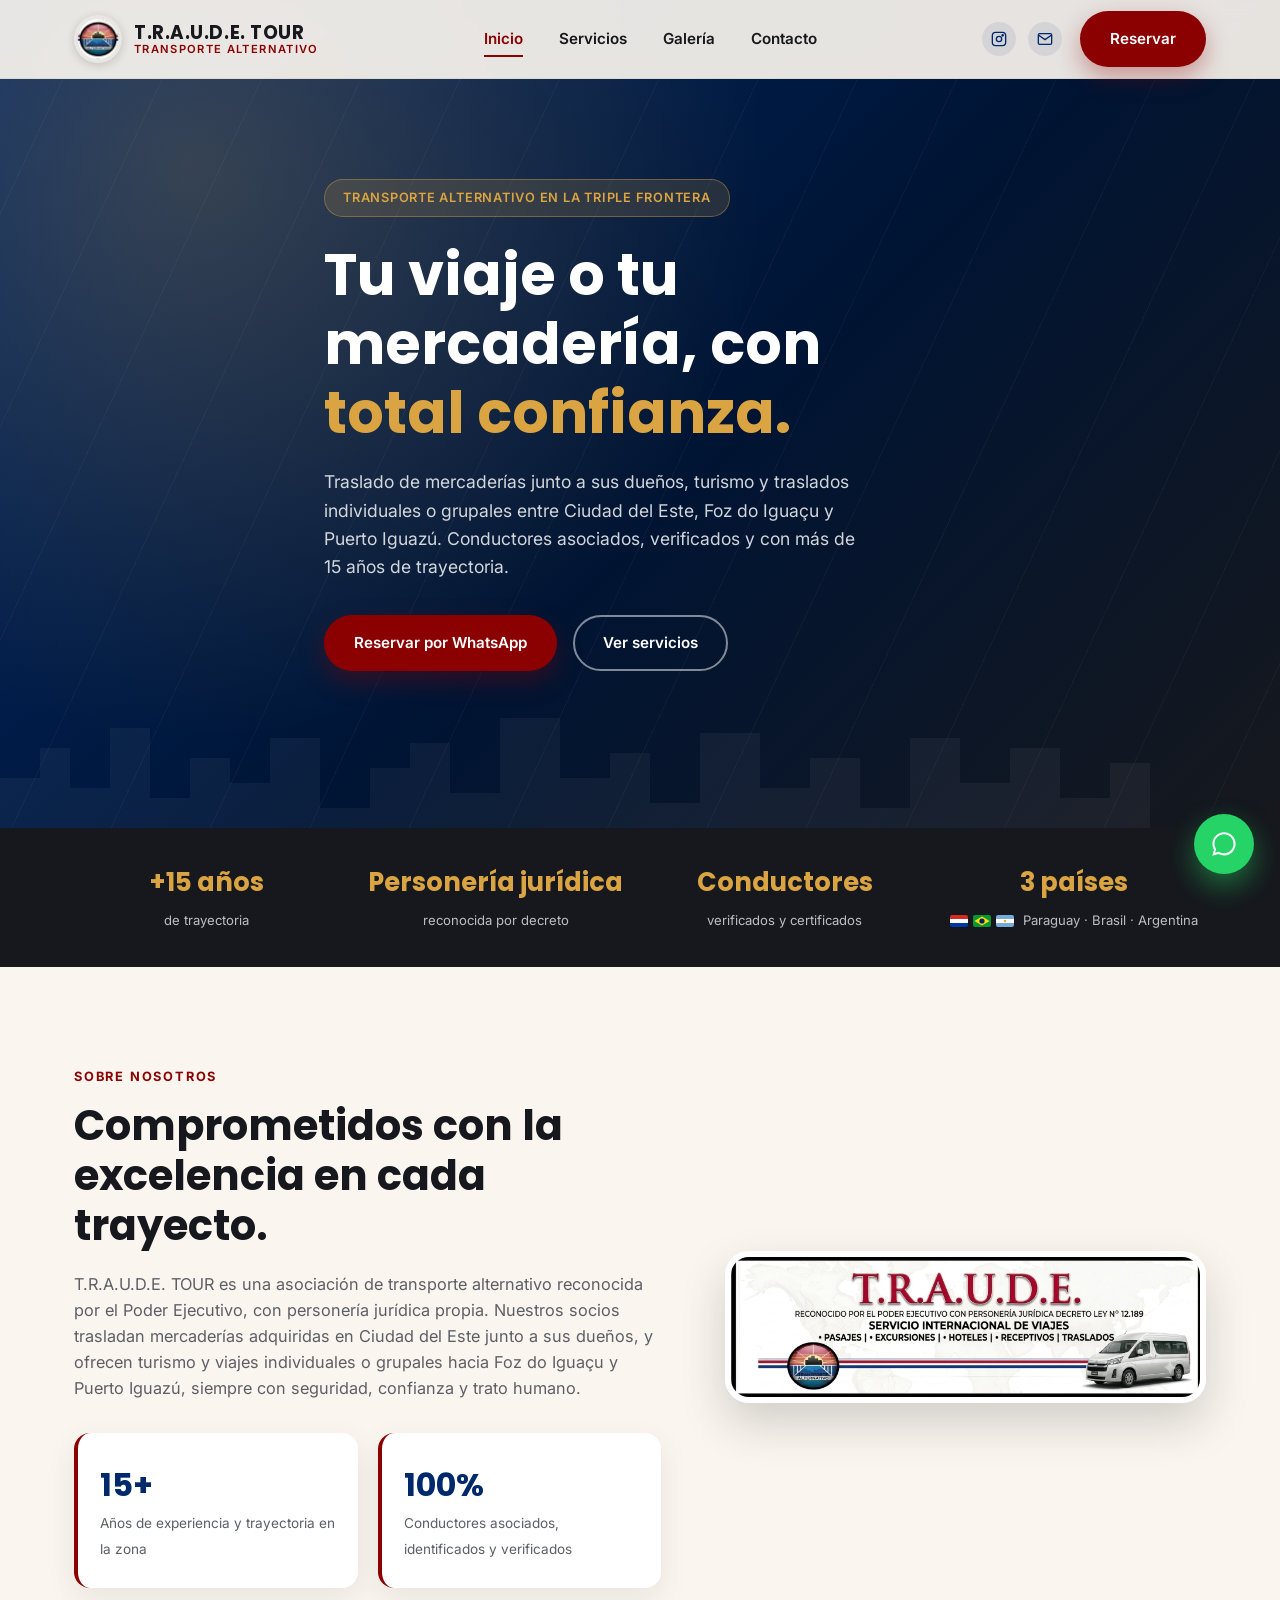
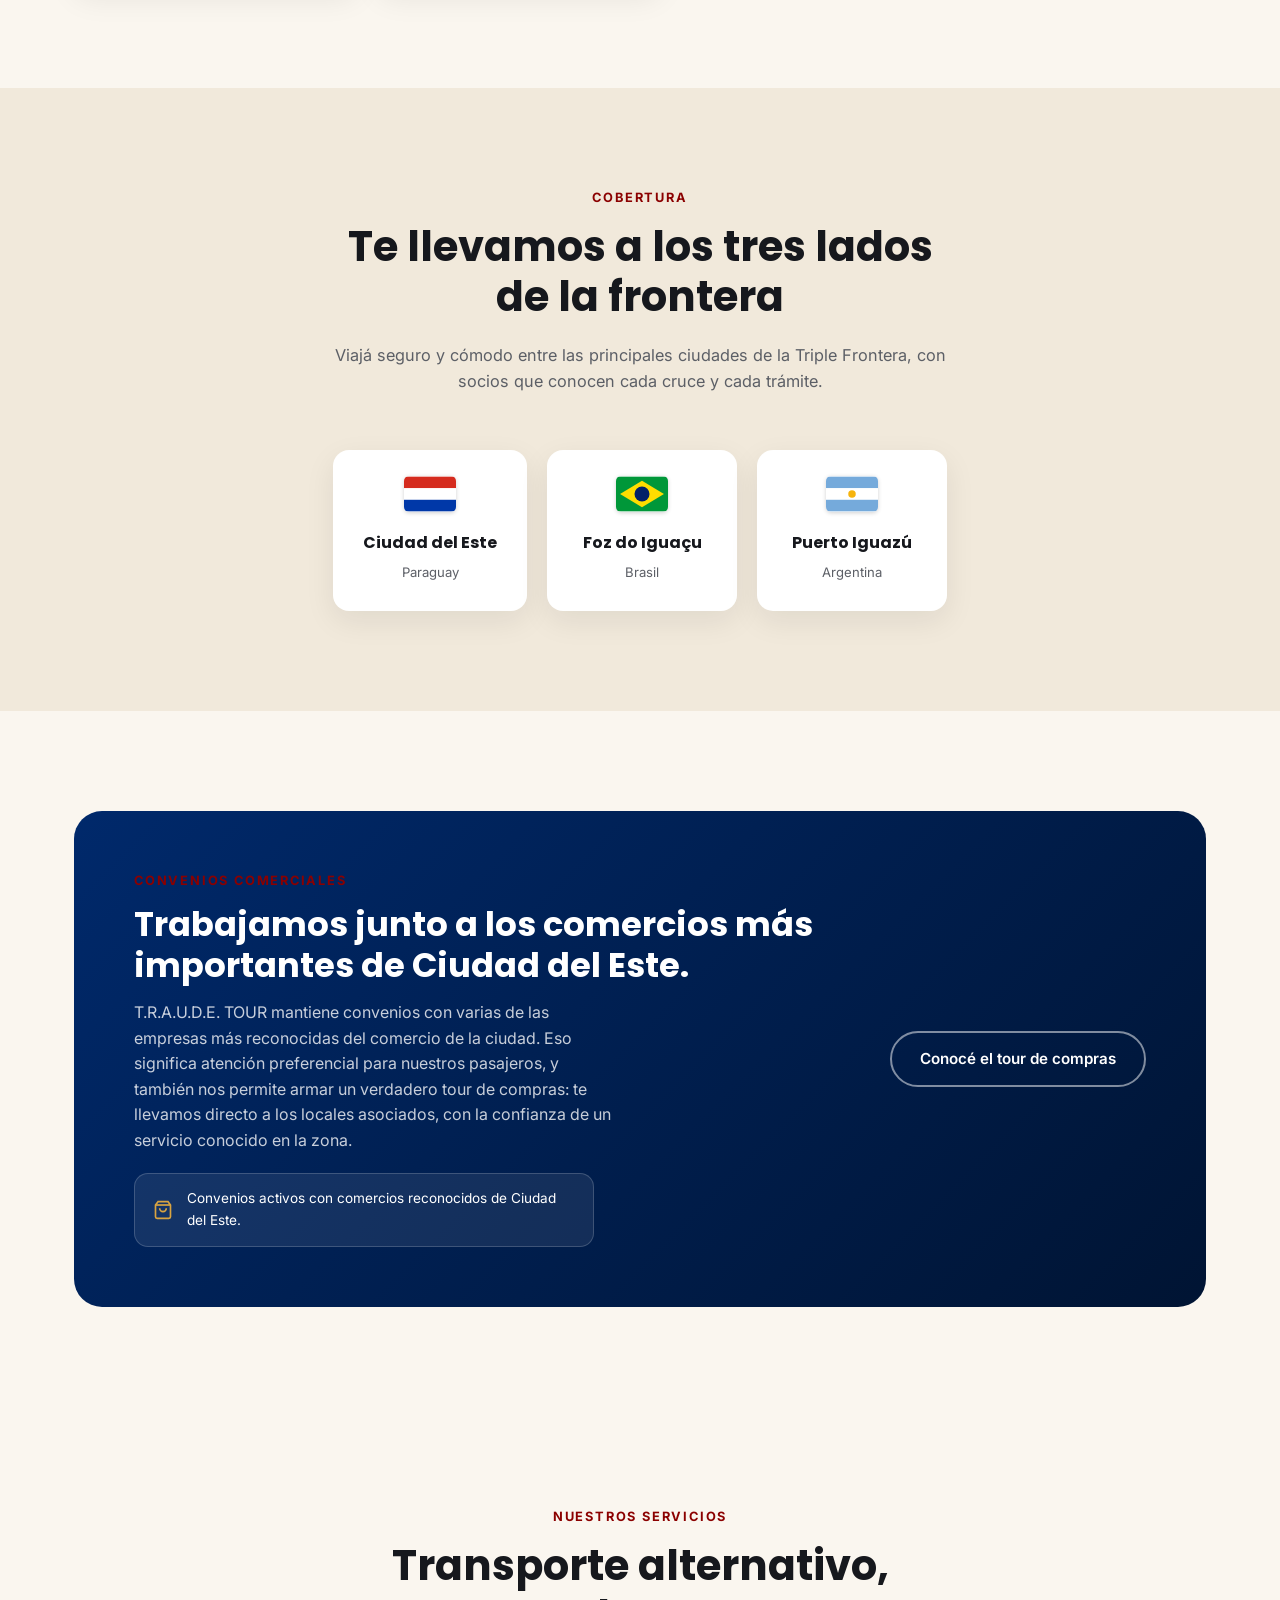
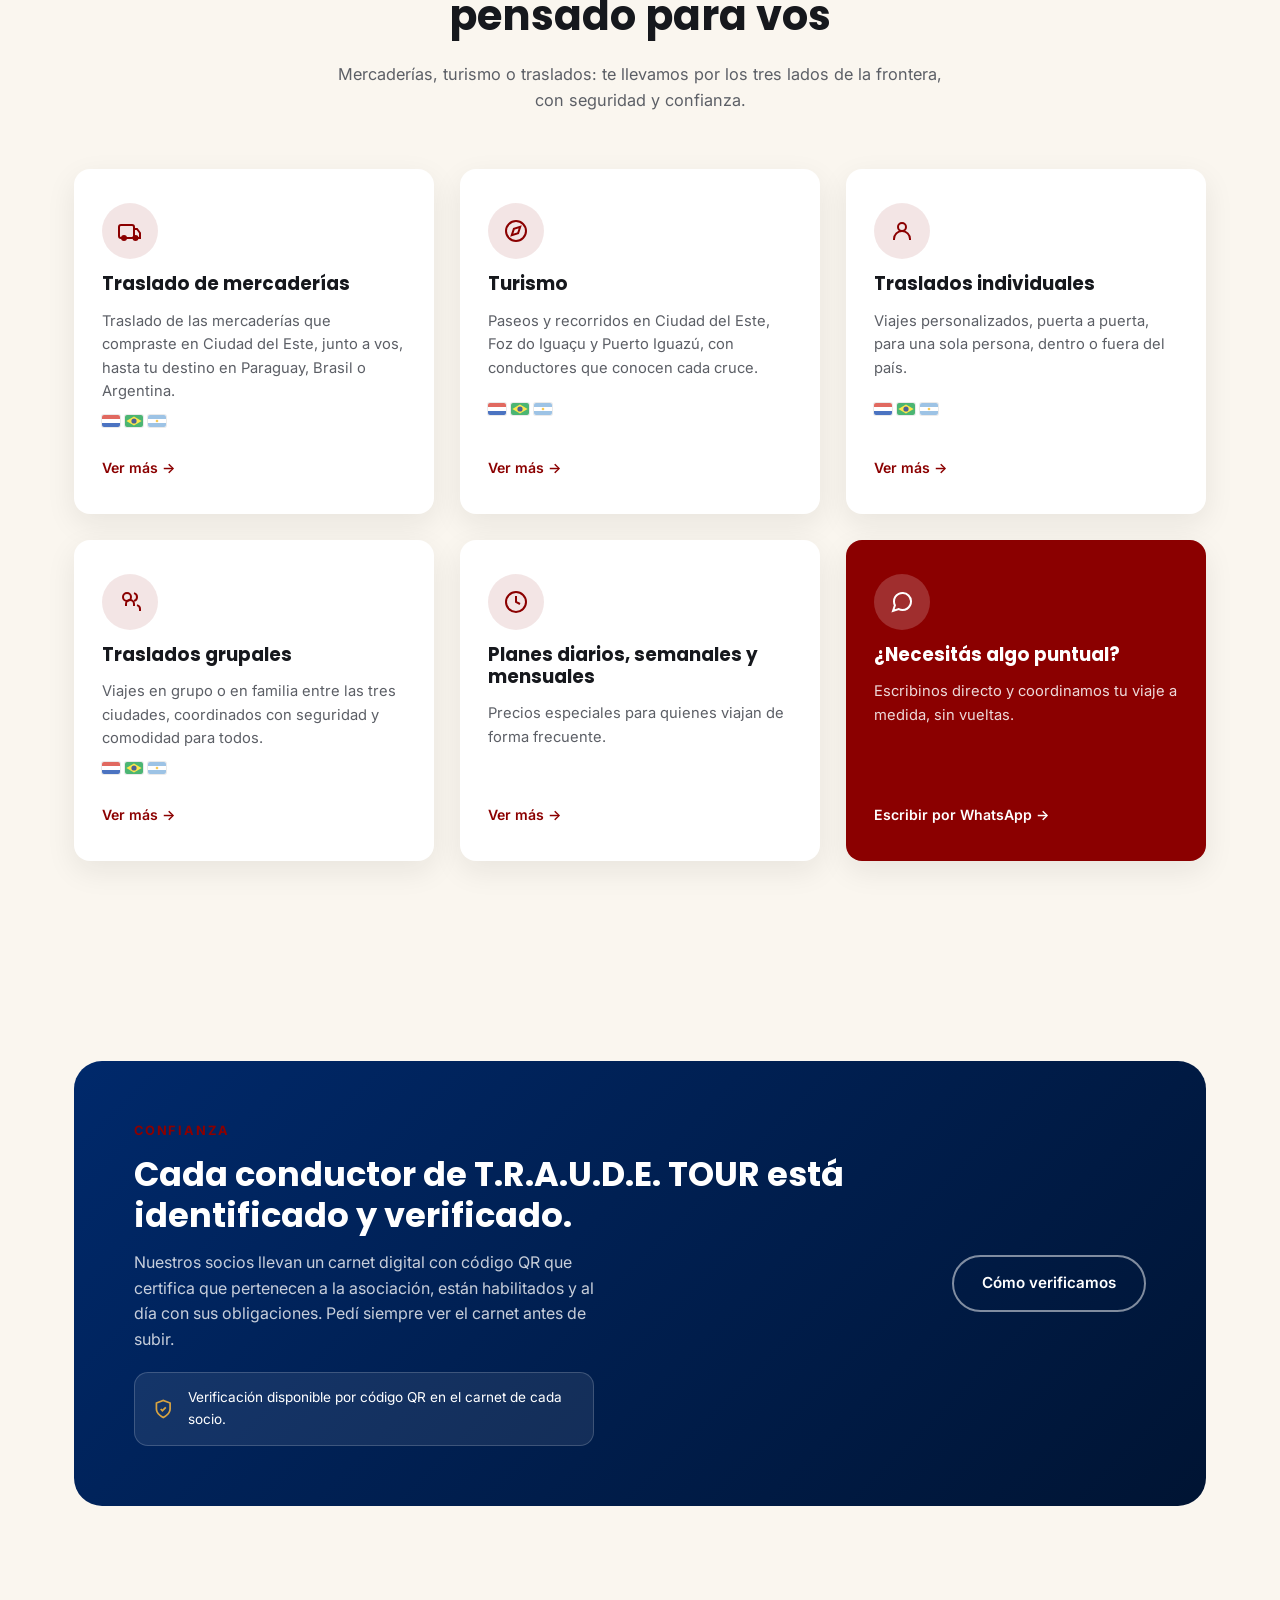
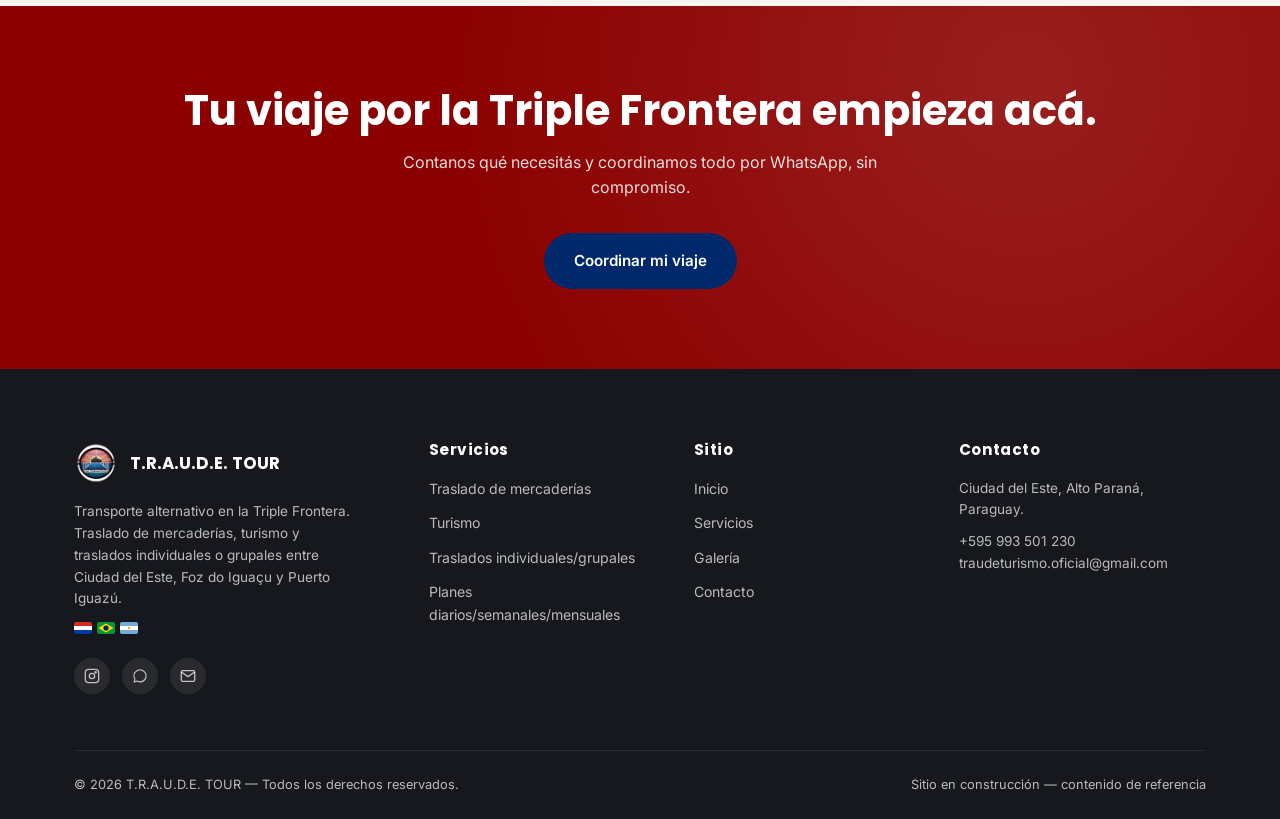
==== index.html @ 8d70c781 "Sitio T.R.A.U.D.E. TOUR: inicio, servicios, galeria, contacto, verificacion de carnet" ====
<!DOCTYPE html>
<html lang="es">
<head>
<meta charset="UTF-8" />
<meta name="viewport" content="width=device-width, initial-scale=1.0" />
<title>T.R.A.U.D.E. TOUR — Transporte Alternativo | Triple Frontera</title>
<meta name="description" content="T.R.A.U.D.E. TOUR — Transporte alternativo en la Triple Frontera. Traslado de mercaderías, turismo y traslados individuales o grupales entre Ciudad del Este, Foz do Iguaçu y Puerto Iguazú, con conductores verificados y más de 15 años de trayectoria." />
<meta name="keywords" content="TRAUDE, T.R.A.U.D.E., TRAUDE TOUR, T.R.A.U.D.E. TOUR, viajes Triple Frontera, traslados Ciudad del Este, traslado de mercaderías, servicios de transporte, transporte alternativo, transporte Paraguay Brasil Argentina, turismo Triple Frontera, tour Foz do Iguaçu, tour Puerto Iguazú, tour Cataratas del Iguazú, tour Itaipú, Itaipú Binacional, cruce de frontera, Puente de la Amistad, compras Ciudad del Este, conductores verificados, transporte seguro Ciudad del Este, convenios comerciales Ciudad del Este, tour de compras Ciudad del Este, comercios asociados" />
<!-- Open Graph: mejora cómo se ve el link al compartirlo (WhatsApp, Facebook, Google) -->
<meta property="og:type" content="website" />
<meta property="og:site_name" content="T.R.A.U.D.E. TOUR" />
<meta property="og:title" content="T.R.A.U.D.E. TOUR — Transporte alternativo en la Triple Frontera" />
<meta property="og:description" content="Traslado de mercaderías, turismo y traslados individuales o grupales entre Ciudad del Este, Foz do Iguaçu y Puerto Iguazú." />
<meta property="og:image" content="assets/images/traude_banner.jpg" />
<meta property="og:locale" content="es_PY" />
<!-- TODO: cuando el sitio esté publicado, agregar acá <link rel="canonical"> y <meta property="og:url">
     con la URL real (GitHub Pages o dominio propio) -->
<link rel="icon" type="image/png" href="assets/images/traude_logo.png" />
<link rel="preconnect" href="https://fonts.googleapis.com" />
<link rel="preconnect" href="https://fonts.gstatic.com" crossorigin />
<link href="https://fonts.googleapis.com/css2?family=Inter:wght@400;500;600;700&family=Poppins:wght@600;700;800&display=swap" rel="stylesheet" />
<link rel="stylesheet" href="css/style.css" />
</head>
<body>

<!-- ===================== ENCABEZADO ===================== -->
<header class="encabezado">
  <div class="contenedor">
    <a href="index.html" class="marca">
      <img src="assets/images/traude_logo.png" alt="T.R.A.U.D.E. TOUR" />
      <div class="marca-texto">
        <strong>T.R.A.U.D.E. TOUR</strong>
        <span>Transporte Alternativo</span>
      </div>
    </a>

    <nav class="nav-principal">
      <a href="index.html" class="activo">Inicio</a>
      <a href="servicios.html">Servicios</a>
      <a href="galeria.html">Galería</a>
      <a href="contacto.html">Contacto</a>
    </nav>

    <div class="acciones-header">
      <div class="redes-header oculto-movil" style="display:flex;">
        <!-- TODO: reemplazar por el Instagram real -->
        <a href="https://instagram.com/traude.oficial" target="_blank" rel="noopener" aria-label="Instagram">
          <svg width="16" height="16" viewBox="0 0 24 24" fill="none" stroke="currentColor" stroke-width="2"><rect x="2" y="2" width="20" height="20" rx="5"/><circle cx="12" cy="12" r="4"/><circle cx="17.5" cy="6.5" r="1"/></svg>
        </a>
        <!-- TODO: reemplazar por el Gmail real -->
        <a href="mailto:traudeturismo.oficial@gmail.com" aria-label="Correo">
          <svg width="16" height="16" viewBox="0 0 24 24" fill="none" stroke="currentColor" stroke-width="2"><rect x="2" y="4" width="20" height="16" rx="2"/><path d="M2 6l10 7 10-7"/></svg>
        </a>
      </div>
      <!-- TODO: reemplazar por el WhatsApp real del presidente -->
      <a href="https://wa.me/595993501230?text=Hola%2C%20quiero%20reservar%20un%20traslado" target="_blank" rel="noopener" class="boton boton-primario">
        Reservar
      </a>
      <button class="boton-menu" aria-label="Abrir menú">
        <span></span><span></span><span></span>
      </button>
    </div>
  </div>
</header>

<!-- ===================== HERO ===================== -->
<section class="hero">
  <div class="contenedor hero-contenido">
    <span class="hero-etiqueta">Transporte alternativo en la Triple Frontera</span>
    <h1>Tu viaje o tu mercadería, con <span>total confianza.</span></h1>
    <p>Traslado de mercaderías junto a sus dueños, turismo y traslados individuales o grupales entre Ciudad del Este, Foz do Iguaçu y Puerto Iguazú. Conductores asociados, verificados y con más de 15 años de trayectoria.</p>
    <div class="hero-botones">
      <a href="https://wa.me/595993501230?text=Hola%2C%20quiero%20reservar%20un%20traslado" target="_blank" rel="noopener" class="boton boton-primario">
        Reservar por WhatsApp
      </a>
      <a href="servicios.html" class="boton boton-secundario">Ver servicios</a>
    </div>
  </div>

  <svg class="hero-skyline" viewBox="0 0 1200 140" preserveAspectRatio="none" xmlns="http://www.w3.org/2000/svg">
    <path d="M0,140 L0,90 L40,90 L40,60 L70,60 L70,100 L110,100 L110,40 L150,40 L150,110 L190,110 L190,70 L230,70 L230,95 L270,95 L270,50 L320,50 L320,120 L370,120 L370,80 L410,80 L410,55 L450,55 L450,105 L500,105 L500,30 L560,30 L560,90 L610,90 L610,65 L650,65 L650,115 L700,115 L700,45 L760,45 L760,100 L810,100 L810,70 L860,70 L860,120 L910,120 L910,50 L960,50 L960,95 L1010,95 L1010,60 L1060,60 L1060,110 L1110,110 L1110,75 L1150,75 L1150,140 Z" fill="rgba(255,255,255,0.05)"/>
  </svg>
</section>

<!-- ===================== FRANJA DE CONFIANZA ===================== -->
<div class="franja-confianza">
  <div class="contenedor">
    <div class="franja-item">
      <strong>+15 años</strong>
      <span>de trayectoria</span>
    </div>
    <div class="franja-item">
      <strong>Personería jurídica</strong>
      <span>reconocida por decreto</span>
    </div>
    <div class="franja-item">
      <strong>Conductores</strong>
      <span>verificados y certificados</span>
    </div>
    <div class="franja-item">
      <strong>3 países</strong>
      <span class="banderas">
        <svg width="18" height="12" viewBox="0 0 18 12" xmlns="http://www.w3.org/2000/svg" aria-label="Paraguay"><rect width="18" height="4" fill="#D52B1E"/><rect width="18" height="4" y="4" fill="#FFFFFF"/><rect width="18" height="4" y="8" fill="#0038A8"/></svg>
        <svg width="18" height="12" viewBox="0 0 18 12" xmlns="http://www.w3.org/2000/svg" aria-label="Brasil"><rect width="18" height="12" fill="#009739"/><polygon points="9,1.4 16.6,6 9,10.6 1.4,6" fill="#FEDD00"/><circle cx="9" cy="6" r="2.6" fill="#012169"/></svg>
        <svg width="18" height="12" viewBox="0 0 18 12" xmlns="http://www.w3.org/2000/svg" aria-label="Argentina"><rect width="18" height="4" fill="#75AADB"/><rect width="18" height="4" y="4" fill="#FFFFFF"/><rect width="18" height="4" y="8" fill="#75AADB"/><circle cx="9" cy="6" r="1.3" fill="#F6B40E"/></svg>
        <span style="margin-left:4px;">Paraguay · Brasil · Argentina</span>
      </span>
    </div>
  </div>
</div>

<!-- ===================== SOBRE NOSOTROS ===================== -->
<section class="seccion">
  <div class="contenedor grid-sobre">
    <div class="aparecer">
      <span class="etiqueta-seccion">Sobre nosotros</span>
      <h2 class="titulo-seccion">Comprometidos con la excelencia en cada trayecto.</h2>
      <p class="texto-seccion">T.R.A.U.D.E. TOUR es una asociación de transporte alternativo reconocida por el Poder Ejecutivo, con personería jurídica propia. Nuestros socios trasladan mercaderías adquiridas en Ciudad del Este junto a sus dueños, y ofrecen turismo y viajes individuales o grupales hacia Foz do Iguaçu y Puerto Iguazú, siempre con seguridad, confianza y trato humano.</p>

      <div class="sobre-cifras">
        <div class="cifra-card">
          <strong>15+</strong>
          <span>Años de experiencia y trayectoria en la zona</span>
        </div>
        <div class="cifra-card">
          <strong>100%</strong>
          <span>Conductores asociados, identificados y verificados</span>
        </div>
      </div>
    </div>

    <div class="aparecer">
      <div class="marco-imagen">
        <img src="assets/images/traude_banner.jpg" alt="T.R.A.U.D.E. TOUR — servicio internacional de viajes" />
      </div>
    </div>
  </div>
</section>

<!-- ===================== TRIPLE FRONTERA ===================== -->
<section class="seccion cobertura">
  <div class="contenedor">
    <div class="encabezado-seccion centrado aparecer">
      <span class="etiqueta-seccion">Cobertura</span>
      <h2 class="titulo-seccion">Te llevamos a los tres lados de la frontera</h2>
      <p class="texto-seccion">Viajá seguro y cómodo entre las principales ciudades de la Triple Frontera, con socios que conocen cada cruce y cada trámite.</p>
    </div>

    <div class="mapa-paises aparecer">
      <div class="pais-card">
        <div class="bandera"><svg width="52" height="36" viewBox="0 0 18 12" xmlns="http://www.w3.org/2000/svg" aria-label="Paraguay"><rect width="18" height="4" fill="#D52B1E"/><rect width="18" height="4" y="4" fill="#FFFFFF"/><rect width="18" height="4" y="8" fill="#0038A8"/></svg></div>
        <strong>Ciudad del Este</strong>
        <span>Paraguay</span>
      </div>
      <div class="pais-card">
        <div class="bandera"><svg width="52" height="36" viewBox="0 0 18 12" xmlns="http://www.w3.org/2000/svg" aria-label="Brasil"><rect width="18" height="12" fill="#009739"/><polygon points="9,1.4 16.6,6 9,10.6 1.4,6" fill="#FEDD00"/><circle cx="9" cy="6" r="2.6" fill="#012169"/></svg></div>
        <strong>Foz do Iguaçu</strong>
        <span>Brasil</span>
      </div>
      <div class="pais-card">
        <div class="bandera"><svg width="52" height="36" viewBox="0 0 18 12" xmlns="http://www.w3.org/2000/svg" aria-label="Argentina"><rect width="18" height="4" fill="#75AADB"/><rect width="18" height="4" y="4" fill="#FFFFFF"/><rect width="18" height="4" y="8" fill="#75AADB"/><circle cx="9" cy="6" r="1.3" fill="#F6B40E"/></svg></div>
        <strong>Puerto Iguazú</strong>
        <span>Argentina</span>
      </div>
    </div>
  </div>
</section>

<!-- ===================== CONVENIOS COMERCIALES ===================== -->
<section class="seccion">
  <div class="contenedor">
    <div class="confianza aparecer">
      <div>
        <span class="etiqueta-seccion">Convenios comerciales</span>
        <h2>Trabajamos junto a los comercios más importantes de Ciudad del Este.</h2>
        <p>T.R.A.U.D.E. TOUR mantiene convenios con varias de las empresas más reconocidas del comercio de la ciudad. Eso significa atención preferencial para nuestros pasajeros, y también nos permite armar un verdadero tour de compras: te llevamos directo a los locales asociados, con la confianza de un servicio conocido en la zona.</p>
        <div class="confianza-sello">
          <svg width="22" height="22" viewBox="0 0 24 24" fill="none" stroke="#d9a441" stroke-width="2"><path d="M6 2 3 6v14a2 2 0 0 0 2 2h14a2 2 0 0 0 2-2V6l-3-4Z"/><path d="M3 6h18"/><path d="M16 10a4 4 0 0 1-8 0"/></svg>
          <span>Convenios activos con comercios reconocidos de Ciudad del Este.</span>
        </div>
      </div>
      <a href="https://wa.me/595993501230?text=Hola%2C%20quiero%20informaci%C3%B3n%20sobre%20el%20tour%20de%20compras%20con%20comercios%20asociados" target="_blank" rel="noopener" class="boton boton-secundario">
        Conocé el tour de compras
      </a>
    </div>
  </div>
</section>

<!-- ===================== SERVICIOS (resumen) ===================== -->
<section class="seccion">
  <div class="contenedor">
    <div class="encabezado-seccion centrado aparecer">
      <span class="etiqueta-seccion">Nuestros servicios</span>
      <h2 class="titulo-seccion">Transporte alternativo, pensado para vos</h2>
      <p class="texto-seccion">Mercaderías, turismo o traslados: te llevamos por los tres lados de la frontera, con seguridad y confianza.</p>
    </div>

    <div class="grid-servicios aparecer">
      <div class="servicio-card">
        <div class="icono-servicio">
          <svg width="24" height="24" viewBox="0 0 24 24" fill="none" stroke="currentColor" stroke-width="2"><rect x="1" y="6" width="15" height="13" rx="2"/><path d="M16 10h3l3 4v5h-6"/><circle cx="6" cy="19" r="2"/><circle cx="17.5" cy="19" r="2"/></svg>
        </div>
        <h3>Traslado de mercaderías</h3>
        <p>Traslado de las mercaderías que compraste en Ciudad del Este, junto a vos, hasta tu destino en Paraguay, Brasil o Argentina.</p>
        <p style="font-size:0.85rem; opacity:0.7; margin-top:-8px; margin-bottom:12px;"><span class="banderas"><svg width="18" height="12" viewBox="0 0 18 12" xmlns="http://www.w3.org/2000/svg" aria-label="Paraguay"><rect width="18" height="4" fill="#D52B1E"/><rect width="18" height="4" y="4" fill="#FFFFFF"/><rect width="18" height="4" y="8" fill="#0038A8"/></svg><svg width="18" height="12" viewBox="0 0 18 12" xmlns="http://www.w3.org/2000/svg" aria-label="Brasil"><rect width="18" height="12" fill="#009739"/><polygon points="9,1.4 16.6,6 9,10.6 1.4,6" fill="#FEDD00"/><circle cx="9" cy="6" r="2.6" fill="#012169"/></svg><svg width="18" height="12" viewBox="0 0 18 12" xmlns="http://www.w3.org/2000/svg" aria-label="Argentina"><rect width="18" height="4" fill="#75AADB"/><rect width="18" height="4" y="4" fill="#FFFFFF"/><rect width="18" height="4" y="8" fill="#75AADB"/><circle cx="9" cy="6" r="1.3" fill="#F6B40E"/></svg></span></p>
        <a class="enlace-servicio" href="servicios.html">Ver más →</a>
      </div>

      <div class="servicio-card">
        <div class="icono-servicio">
          <svg width="24" height="24" viewBox="0 0 24 24" fill="none" stroke="currentColor" stroke-width="2"><circle cx="12" cy="12" r="10"/><polygon points="16.24 7.76 14.12 14.12 7.76 16.24 9.88 9.88 16.24 7.76"/></svg>
        </div>
        <h3>Turismo</h3>
        <p>Paseos y recorridos en Ciudad del Este, Foz do Iguaçu y Puerto Iguazú, con conductores que conocen cada cruce.</p>
        <p style="font-size:0.85rem; opacity:0.7; margin-top:-8px; margin-bottom:12px;"><span class="banderas"><svg width="18" height="12" viewBox="0 0 18 12" xmlns="http://www.w3.org/2000/svg" aria-label="Paraguay"><rect width="18" height="4" fill="#D52B1E"/><rect width="18" height="4" y="4" fill="#FFFFFF"/><rect width="18" height="4" y="8" fill="#0038A8"/></svg><svg width="18" height="12" viewBox="0 0 18 12" xmlns="http://www.w3.org/2000/svg" aria-label="Brasil"><rect width="18" height="12" fill="#009739"/><polygon points="9,1.4 16.6,6 9,10.6 1.4,6" fill="#FEDD00"/><circle cx="9" cy="6" r="2.6" fill="#012169"/></svg><svg width="18" height="12" viewBox="0 0 18 12" xmlns="http://www.w3.org/2000/svg" aria-label="Argentina"><rect width="18" height="4" fill="#75AADB"/><rect width="18" height="4" y="4" fill="#FFFFFF"/><rect width="18" height="4" y="8" fill="#75AADB"/><circle cx="9" cy="6" r="1.3" fill="#F6B40E"/></svg></span></p>
        <a class="enlace-servicio" href="servicios.html">Ver más →</a>
      </div>

      <div class="servicio-card">
        <div class="icono-servicio">
          <svg width="24" height="24" viewBox="0 0 24 24" fill="none" stroke="currentColor" stroke-width="2"><circle cx="12" cy="8" r="4"/><path d="M4 21v-1a8 8 0 0 1 16 0v1"/></svg>
        </div>
        <h3>Traslados individuales</h3>
        <p>Viajes personalizados, puerta a puerta, para una sola persona, dentro o fuera del país.</p>
        <p style="font-size:0.85rem; opacity:0.7; margin-top:-8px; margin-bottom:12px;"><span class="banderas"><svg width="18" height="12" viewBox="0 0 18 12" xmlns="http://www.w3.org/2000/svg" aria-label="Paraguay"><rect width="18" height="4" fill="#D52B1E"/><rect width="18" height="4" y="4" fill="#FFFFFF"/><rect width="18" height="4" y="8" fill="#0038A8"/></svg><svg width="18" height="12" viewBox="0 0 18 12" xmlns="http://www.w3.org/2000/svg" aria-label="Brasil"><rect width="18" height="12" fill="#009739"/><polygon points="9,1.4 16.6,6 9,10.6 1.4,6" fill="#FEDD00"/><circle cx="9" cy="6" r="2.6" fill="#012169"/></svg><svg width="18" height="12" viewBox="0 0 18 12" xmlns="http://www.w3.org/2000/svg" aria-label="Argentina"><rect width="18" height="4" fill="#75AADB"/><rect width="18" height="4" y="4" fill="#FFFFFF"/><rect width="18" height="4" y="8" fill="#75AADB"/><circle cx="9" cy="6" r="1.3" fill="#F6B40E"/></svg></span></p>
        <a class="enlace-servicio" href="servicios.html">Ver más →</a>
      </div>

      <div class="servicio-card">
        <div class="icono-servicio">
          <svg width="24" height="24" viewBox="0 0 24 24" fill="none" stroke="currentColor" stroke-width="2"><path d="M16 16v-2a4 4 0 0 0-8 0v2"/><circle cx="9" cy="7" r="4"/><path d="M22 21v-2a4 4 0 0 0-3-3.87"/><path d="M16 3.13a4 4 0 0 1 0 7.75"/></svg>
        </div>
        <h3>Traslados grupales</h3>
        <p>Viajes en grupo o en familia entre las tres ciudades, coordinados con seguridad y comodidad para todos.</p>
        <p style="font-size:0.85rem; opacity:0.7; margin-top:-8px; margin-bottom:12px;"><span class="banderas"><svg width="18" height="12" viewBox="0 0 18 12" xmlns="http://www.w3.org/2000/svg" aria-label="Paraguay"><rect width="18" height="4" fill="#D52B1E"/><rect width="18" height="4" y="4" fill="#FFFFFF"/><rect width="18" height="4" y="8" fill="#0038A8"/></svg><svg width="18" height="12" viewBox="0 0 18 12" xmlns="http://www.w3.org/2000/svg" aria-label="Brasil"><rect width="18" height="12" fill="#009739"/><polygon points="9,1.4 16.6,6 9,10.6 1.4,6" fill="#FEDD00"/><circle cx="9" cy="6" r="2.6" fill="#012169"/></svg><svg width="18" height="12" viewBox="0 0 18 12" xmlns="http://www.w3.org/2000/svg" aria-label="Argentina"><rect width="18" height="4" fill="#75AADB"/><rect width="18" height="4" y="4" fill="#FFFFFF"/><rect width="18" height="4" y="8" fill="#75AADB"/><circle cx="9" cy="6" r="1.3" fill="#F6B40E"/></svg></span></p>
        <a class="enlace-servicio" href="servicios.html">Ver más →</a>
      </div>

      <div class="servicio-card">
        <div class="icono-servicio">
          <svg width="24" height="24" viewBox="0 0 24 24" fill="none" stroke="currentColor" stroke-width="2"><circle cx="12" cy="12" r="10"/><polyline points="12 6 12 12 16 14"/></svg>
        </div>
        <h3>Planes diarios, semanales y mensuales</h3>
        <p>Precios especiales para quienes viajan de forma frecuente.</p>
        <a class="enlace-servicio" href="servicios.html">Ver más →</a>
      </div>

      <div class="servicio-card" style="background: var(--rojo); color: #fff;">
        <div class="icono-servicio" style="background: rgba(255,255,255,0.18); color: #fff;">
          <svg width="24" height="24" viewBox="0 0 24 24" fill="none" stroke="currentColor" stroke-width="2"><path d="M21 11.5a8.38 8.38 0 0 1-.9 3.8 8.5 8.5 0 0 1-7.6 4.7 8.38 8.38 0 0 1-3.8-.9L3 21l1.9-5.7a8.38 8.38 0 0 1-.9-3.8 8.5 8.5 0 0 1 4.7-7.6 8.38 8.38 0 0 1 3.8-.9h.5a8.48 8.48 0 0 1 8 8v.5z"/></svg>
        </div>
        <h3 style="color:#fff;">¿Necesitás algo puntual?</h3>
        <p style="color: rgba(255,255,255,0.85);">Escribinos directo y coordinamos tu viaje a medida, sin vueltas.</p>
        <a class="enlace-servicio" style="color:#fff;" href="https://wa.me/595993501230" target="_blank" rel="noopener">Escribir por WhatsApp →</a>
      </div>
    </div>
  </div>
</section>

<!-- ===================== CONFIANZA / CARNET ===================== -->
<section class="seccion">
  <div class="contenedor">
    <div class="confianza aparecer">
      <div>
        <span class="etiqueta-seccion">Confianza</span>
        <h2>Cada conductor de T.R.A.U.D.E. TOUR está identificado y verificado.</h2>
        <p>Nuestros socios llevan un carnet digital con código QR que certifica que pertenecen a la asociación, están habilitados y al día con sus obligaciones. Pedí siempre ver el carnet antes de subir.</p>
        <div class="confianza-sello">
          <svg width="22" height="22" viewBox="0 0 24 24" fill="none" stroke="#d9a441" stroke-width="2"><path d="M12 22s8-4 8-10V5l-8-3-8 3v7c0 6 8 10 8 10z"/><path d="M9 12l2 2 4-4"/></svg>
          <span>Verificación disponible por código QR en el carnet de cada socio.</span>
        </div>
      </div>
      <a href="verificar-carnet.html" class="boton boton-secundario">
        Cómo verificamos
      </a>
    </div>
  </div>
</section>

<!-- ===================== CTA FINAL ===================== -->
<section class="cta-banner">
  <div class="contenedor">
    <h2>Tu viaje por la Triple Frontera empieza acá.</h2>
    <p>Contanos qué necesitás y coordinamos todo por WhatsApp, sin compromiso.</p>
    <a href="https://wa.me/595993501230?text=Hola%2C%20quiero%20coordinar%20un%20viaje" target="_blank" rel="noopener" class="boton boton-oscuro">
      Coordinar mi viaje
    </a>
  </div>
</section>

<!-- ===================== PIE DE PÁGINA ===================== -->
<footer class="pie">
  <div class="contenedor">
    <div class="grid-pie">
      <div>
        <div class="pie-marca">
          <img src="assets/images/traude_logo.png" alt="T.R.A.U.D.E. TOUR" />
          <strong>T.R.A.U.D.E. TOUR</strong>
        </div>
        <p style="font-size:0.85rem; max-width: 280px;">Transporte alternativo en la Triple Frontera. Traslado de mercaderías, turismo y traslados individuales o grupales entre Ciudad del Este, Foz do Iguaçu y Puerto Iguazú.</p>
        <p style="font-size:1rem; margin: 4px 0 12px;"><span class="banderas"><svg width="18" height="12" viewBox="0 0 18 12" xmlns="http://www.w3.org/2000/svg" aria-label="Paraguay"><rect width="18" height="4" fill="#D52B1E"/><rect width="18" height="4" y="4" fill="#FFFFFF"/><rect width="18" height="4" y="8" fill="#0038A8"/></svg><svg width="18" height="12" viewBox="0 0 18 12" xmlns="http://www.w3.org/2000/svg" aria-label="Brasil"><rect width="18" height="12" fill="#009739"/><polygon points="9,1.4 16.6,6 9,10.6 1.4,6" fill="#FEDD00"/><circle cx="9" cy="6" r="2.6" fill="#012169"/></svg><svg width="18" height="12" viewBox="0 0 18 12" xmlns="http://www.w3.org/2000/svg" aria-label="Argentina"><rect width="18" height="4" fill="#75AADB"/><rect width="18" height="4" y="4" fill="#FFFFFF"/><rect width="18" height="4" y="8" fill="#75AADB"/><circle cx="9" cy="6" r="1.3" fill="#F6B40E"/></svg></span></p>
        <div class="pie-redes">
          <!-- TODO: reemplazar por Instagram real -->
          <a href="https://instagram.com/traude.oficial" target="_blank" rel="noopener" aria-label="Instagram">
            <svg width="16" height="16" viewBox="0 0 24 24" fill="none" stroke="currentColor" stroke-width="2"><rect x="2" y="2" width="20" height="20" rx="5"/><circle cx="12" cy="12" r="4"/><circle cx="17.5" cy="6.5" r="1"/></svg>
          </a>
          <!-- TODO: reemplazar por WhatsApp real -->
          <a href="https://wa.me/595993501230" target="_blank" rel="noopener" aria-label="WhatsApp">
            <svg width="16" height="16" viewBox="0 0 24 24" fill="currentColor"><path d="M12.04 2C6.58 2 2.13 6.45 2.13 11.91c0 1.75.46 3.45 1.32 4.95L2 22l5.29-1.39a9.9 9.9 0 0 0 4.75 1.21h.01c5.46 0 9.9-4.45 9.9-9.91C21.96 6.45 17.51 2 12.04 2zm0 18.03h-.01a8.2 8.2 0 0 1-4.19-1.15l-.3-.18-3.14.82.84-3.06-.19-.31a8.16 8.16 0 0 1-1.26-4.35c0-4.52 3.68-8.19 8.2-8.19 2.19 0 4.25.85 5.8 2.4a8.14 8.14 0 0 1 2.4 5.8c0 4.52-3.68 8.2-8.15 8.2z"/></svg>
          </a>
          <!-- TODO: reemplazar por Gmail real -->
          <a href="mailto:traudeturismo.oficial@gmail.com" aria-label="Correo">
            <svg width="16" height="16" viewBox="0 0 24 24" fill="none" stroke="currentColor" stroke-width="2"><rect x="2" y="4" width="20" height="16" rx="2"/><path d="M2 6l10 7 10-7"/></svg>
          </a>
        </div>
      </div>

      <div>
        <h4>Servicios</h4>
        <ul>
          <li><a href="https://wa.me/595993501230?text=Hola%2C%20quiero%20informaci%C3%B3n%20sobre%20Traslado%20de%20mercader%C3%ADas" target="_blank" rel="noopener">Traslado de mercaderías</a></li>
          <li><a href="https://wa.me/595993501230?text=Hola%2C%20quiero%20informaci%C3%B3n%20sobre%20Turismo" target="_blank" rel="noopener">Turismo</a></li>
          <li><a href="https://wa.me/595993501230?text=Hola%2C%20quiero%20informaci%C3%B3n%20sobre%20Traslados%20individuales%20o%20grupales" target="_blank" rel="noopener">Traslados individuales/grupales</a></li>
          <li><a href="https://wa.me/595993501230?text=Hola%2C%20quiero%20informaci%C3%B3n%20sobre%20planes%20diarios%2C%20semanales%20o%20mensuales" target="_blank" rel="noopener">Planes diarios/semanales/mensuales</a></li>
        </ul>
      </div>

      <div>
        <h4>Sitio</h4>
        <ul>
          <li><a href="index.html">Inicio</a></li>
          <li><a href="servicios.html">Servicios</a></li>
          <li><a href="galeria.html">Galería</a></li>
          <li><a href="contacto.html">Contacto</a></li>
        </ul>
      </div>

      <div>
        <h4>Contacto</h4>
        <!-- TODO: reemplazar dirección real -->
        <p style="font-size:0.85rem; margin-bottom:10px;">Ciudad del Este, Alto Paraná, Paraguay.</p>
        <!-- TODO: reemplazar teléfono real -->
        <p style="font-size:0.85rem;">+595 993 501 230</p>
        <p style="font-size:0.85rem;">traudeturismo.oficial@gmail.com</p>
      </div>
    </div>

    <div class="pie-inferior">
      <span>© 2026 T.R.A.U.D.E. TOUR — Todos los derechos reservados.</span>
      <span>Sitio en construcción — contenido de referencia</span>
    </div>
  </div>
</footer>

<!-- ===================== WHATSAPP FLOTANTE ===================== -->
<a href="https://wa.me/595993501230" target="_blank" rel="noopener" class="whatsapp-flotante" aria-label="WhatsApp">
  <svg width="28" height="28" viewBox="0 0 24 24" fill="currentColor"><path d="M12.04 2C6.58 2 2.13 6.45 2.13 11.91c0 1.75.46 3.45 1.32 4.95L2 22l5.29-1.39a9.9 9.9 0 0 0 4.75 1.21h.01c5.46 0 9.9-4.45 9.9-9.91C21.96 6.45 17.51 2 12.04 2zm0 18.03h-.01a8.2 8.2 0 0 1-4.19-1.15l-.3-.18-3.14.82.84-3.06-.19-.31a8.16 8.16 0 0 1-1.26-4.35c0-4.52 3.68-8.19 8.2-8.19 2.19 0 4.25.85 5.8 2.4a8.14 8.14 0 0 1 2.4 5.8c0 4.52-3.68 8.2-8.15 8.2z"/></svg>
</a>

<script src="js/main.js"></script>
</body>
</html>
---- css/style.css ----
/* =========================================================
   T.R.A.U.D.E. TOUR — sitio de promoción
   Paleta tomada del logo/banner reales de la asociación:
   rojo institucional, azul y blanco de la bandera paraguaya.
   ========================================================= */

:root {
  --rojo: #8b0000;
  --rojo-oscuro: #650000;
  --rojo-claro: #b8302f;
  --azul: #00296b;
  --azul-claro: #04408f;
  --dorado: #d9a441;
  --crema: #faf6ef;
  --crema-oscuro: #f1e9db;
  --oscuro: #16181d;
  --oscuro-2: #1f2229;
  --gris: #5c5f66;
  --gris-claro: #9297a1;
  --blanco: #ffffff;

  --fuente-titulo: "Poppins", "Segoe UI", sans-serif;
  --fuente-texto: "Inter", "Segoe UI", sans-serif;

  --sombra: 0 10px 30px rgba(22, 24, 29, 0.08);
  --sombra-fuerte: 0 20px 45px rgba(22, 24, 29, 0.18);
  --radio: 16px;
}

* {
  margin: 0;
  padding: 0;
  box-sizing: border-box;
}

html {
  scroll-behavior: smooth;
}

body {
  font-family: var(--fuente-texto);
  color: var(--oscuro);
  background: var(--crema);
  line-height: 1.6;
  overflow-x: hidden;
}

img {
  max-width: 100%;
  display: block;
}

a {
  text-decoration: none;
  color: inherit;
}

ul {
  list-style: none;
}

h1, h2, h3, h4 {
  font-family: var(--fuente-titulo);
  line-height: 1.2;
  font-weight: 700;
}

.contenedor {
  width: 100%;
  max-width: 1180px;
  margin: 0 auto;
  padding: 0 24px;
}

.oculto-movil {
  display: none;
}

/* ---------- Botones ---------- */
.boton {
  display: inline-flex;
  align-items: center;
  gap: 10px;
  padding: 14px 28px;
  border-radius: 999px;
  font-weight: 600;
  font-size: 0.95rem;
  transition: all 0.25s ease;
  border: 2px solid transparent;
  cursor: pointer;
  white-space: nowrap;
}

.boton-primario {
  background: var(--rojo);
  color: var(--blanco);
  box-shadow: 0 10px 25px rgba(139, 0, 0, 0.35);
}

.boton-primario:hover {
  background: var(--rojo-oscuro);
  transform: translateY(-2px);
  box-shadow: 0 14px 30px rgba(139, 0, 0, 0.45);
}

.boton-secundario {
  background: transparent;
  color: var(--blanco);
  border-color: rgba(255, 255, 255, 0.5);
}

.boton-secundario:hover {
  background: rgba(255, 255, 255, 0.12);
  border-color: var(--blanco);
}

.boton-oscuro {
  background: var(--azul);
  color: var(--blanco);
}

.boton-oscuro:hover {
  background: var(--azul-claro);
  transform: translateY(-2px);
}

.boton-whatsapp {
  background: #25d366;
  color: var(--blanco);
}

.boton-whatsapp:hover {
  background: #1eb959;
  transform: translateY(-2px);
}

/* ---------- Encabezado ---------- */
.encabezado {
  position: fixed;
  top: 0;
  left: 0;
  right: 0;
  z-index: 200;
  background: rgba(250, 246, 239, 0.92);
  backdrop-filter: blur(10px);
  border-bottom: 1px solid rgba(22, 24, 29, 0.06);
  transition: box-shadow 0.25s ease;
}

.encabezado.con-sombra {
  box-shadow: 0 6px 24px rgba(22, 24, 29, 0.08);
}

.encabezado .contenedor {
  display: flex;
  align-items: center;
  justify-content: space-between;
  height: 78px;
}

.marca {
  display: flex;
  align-items: center;
  gap: 12px;
}

.marca img {
  height: 48px;
  width: 48px;
  border-radius: 50%;
  object-fit: cover;
  box-shadow: 0 2px 10px rgba(22, 24, 29, 0.18);
}

.marca-texto {
  display: flex;
  flex-direction: column;
  line-height: 1.1;
}

.marca-texto strong {
  font-family: var(--fuente-titulo);
  font-size: 1.15rem;
  letter-spacing: 0.03em;
  color: var(--oscuro);
}

.marca-texto span {
  font-size: 0.7rem;
  letter-spacing: 0.12em;
  color: var(--rojo);
  font-weight: 600;
  text-transform: uppercase;
}

.nav-principal {
  display: flex;
  align-items: center;
  gap: 36px;
}

.nav-principal a {
  font-weight: 600;
  font-size: 0.95rem;
  color: var(--oscuro);
  position: relative;
  padding: 6px 0;
}

.nav-principal a::after {
  content: "";
  position: absolute;
  left: 0;
  bottom: 0;
  height: 2px;
  width: 0;
  background: var(--rojo);
  transition: width 0.25s ease;
}

.nav-principal a:hover::after,
.nav-principal a.activo::after {
  width: 100%;
}

.nav-principal a.activo {
  color: var(--rojo);
}

.acciones-header {
  display: flex;
  align-items: center;
  gap: 18px;
}

.redes-header {
  display: flex;
  gap: 12px;
}

.redes-header a {
  width: 34px;
  height: 34px;
  border-radius: 50%;
  display: flex;
  align-items: center;
  justify-content: center;
  background: rgba(0, 41, 107, 0.08);
  color: var(--azul);
  transition: all 0.2s ease;
}

.redes-header a:hover {
  background: var(--azul);
  color: var(--blanco);
}

.boton-menu {
  display: none;
  flex-direction: column;
  gap: 5px;
  background: none;
  border: none;
  cursor: pointer;
  padding: 8px;
}

.boton-menu span {
  width: 26px;
  height: 2px;
  background: var(--oscuro);
  border-radius: 2px;
  transition: all 0.25s ease;
}

/* ---------- Hero ---------- */
.hero {
  position: relative;
  min-height: 92vh;
  display: flex;
  align-items: center;
  padding-top: 78px;
  background: radial-gradient(circle at 15% 20%, rgba(217, 164, 65, 0.25), transparent 45%),
    linear-gradient(135deg, var(--azul) 0%, #001433 55%, var(--oscuro) 100%);
  color: var(--blanco);
  overflow: hidden;
}

.hero::before {
  content: "";
  position: absolute;
  inset: 0;
  background-image: repeating-linear-gradient(
    115deg,
    rgba(255, 255, 255, 0.035) 0px,
    rgba(255, 255, 255, 0.035) 1px,
    transparent 1px,
    transparent 90px
  );
  pointer-events: none;
}

.hero-contenido {
  position: relative;
  z-index: 2;
  max-width: 680px;
}

.hero-etiqueta {
  display: inline-flex;
  align-items: center;
  gap: 8px;
  background: rgba(217, 164, 65, 0.16);
  border: 1px solid rgba(217, 164, 65, 0.4);
  color: var(--dorado);
  padding: 8px 18px;
  border-radius: 999px;
  font-size: 0.8rem;
  font-weight: 600;
  letter-spacing: 0.06em;
  text-transform: uppercase;
  margin-bottom: 24px;
}

.hero h1 {
  font-size: clamp(2.4rem, 5vw, 3.6rem);
  margin-bottom: 20px;
}

.hero h1 span {
  color: var(--dorado);
}

.hero p {
  font-size: 1.1rem;
  color: rgba(255, 255, 255, 0.82);
  max-width: 540px;
  margin-bottom: 34px;
}

.hero-botones {
  display: flex;
  gap: 16px;
  flex-wrap: wrap;
  margin-bottom: 56px;
}

.hero-skyline {
  position: absolute;
  bottom: 0;
  left: 0;
  right: 0;
  height: 140px;
  z-index: 1;
  opacity: 0.9;
}

/* ---------- Franja de confianza ---------- */
.franja-confianza {
  background: var(--oscuro);
  padding: 34px 0;
  position: relative;
  z-index: 2;
}

.franja-confianza .contenedor {
  display: grid;
  grid-template-columns: repeat(4, 1fr);
  gap: 24px;
  text-align: center;
}

.franja-item {
  color: var(--blanco);
}

.franja-item strong {
  display: block;
  font-family: var(--fuente-titulo);
  font-size: 1.6rem;
  color: var(--dorado);
  margin-bottom: 4px;
}

.franja-item span {
  font-size: 0.82rem;
  color: rgba(255, 255, 255, 0.72);
}

/* ---------- Secciones genéricas ---------- */
.seccion {
  padding: 100px 0;
}

.seccion-oscura {
  background: var(--oscuro);
  color: var(--blanco);
}

.etiqueta-seccion {
  color: var(--rojo);
  font-weight: 700;
  letter-spacing: 0.14em;
  text-transform: uppercase;
  font-size: 0.8rem;
  margin-bottom: 14px;
  display: block;
}

.seccion-oscura .etiqueta-seccion {
  color: var(--dorado);
}

.titulo-seccion {
  font-size: clamp(1.8rem, 3.4vw, 2.6rem);
  max-width: 640px;
  margin-bottom: 20px;
}

.texto-seccion {
  color: var(--gris);
  max-width: 620px;
  font-size: 1.02rem;
}

.seccion-oscura .texto-seccion {
  color: rgba(255, 255, 255, 0.75);
}

.encabezado-seccion {
  margin-bottom: 56px;
}

.encabezado-seccion.centrado {
  text-align: center;
  margin-left: auto;
  margin-right: auto;
}

.encabezado-seccion.centrado .titulo-seccion,
.encabezado-seccion.centrado .texto-seccion {
  margin-left: auto;
  margin-right: auto;
}

/* ---------- Sobre nosotros ---------- */
.grid-sobre {
  display: grid;
  grid-template-columns: 1.1fr 0.9fr;
  gap: 64px;
  align-items: center;
}

.sobre-cifras {
  display: grid;
  grid-template-columns: 1fr 1fr;
  gap: 20px;
  margin-top: 32px;
}

.cifra-card {
  background: var(--blanco);
  border-radius: var(--radio);
  padding: 26px 22px;
  box-shadow: var(--sombra);
  border-left: 4px solid var(--rojo);
}

.cifra-card strong {
  display: block;
  font-family: var(--fuente-titulo);
  font-size: 2rem;
  color: var(--azul);
}

.cifra-card span {
  color: var(--gris);
  font-size: 0.85rem;
}

.marco-imagen {
  position: relative;
  border-radius: 24px;
  overflow: hidden;
  box-shadow: var(--sombra-fuerte);
  border: 6px solid var(--blanco);
}

.marco-imagen img {
  width: 100%;
  height: 100%;
  object-fit: cover;
}

.marco-legal {
  position: absolute;
  bottom: -18px;
  left: -18px;
  background: var(--azul);
  color: var(--blanco);
  padding: 14px 20px;
  border-radius: 14px;
  font-size: 0.78rem;
  font-weight: 600;
  max-width: 240px;
  box-shadow: var(--sombra-fuerte);
}

/* ---------- Cobertura / Triple Frontera ---------- */
.cobertura {
  background: var(--crema-oscuro);
}

.mapa-paises {
  display: flex;
  justify-content: center;
  gap: 20px;
  flex-wrap: wrap;
  margin-top: 40px;
}

.pais-card {
  background: var(--blanco);
  border-radius: var(--radio);
  padding: 26px 30px;
  text-align: center;
  box-shadow: var(--sombra);
  min-width: 190px;
  transition: transform 0.25s ease;
}

.pais-card:hover {
  transform: translateY(-6px);
}

.pais-card .bandera {
  margin-bottom: 10px;
}

.pais-card .bandera svg {
  width: 52px;
  height: 36px;
  border-radius: 5px;
  box-shadow: 0 1px 4px rgba(0, 0, 0, 0.18);
}

/* Banderas como SVG (los emojis de bandera no se ven en Windows) */
.banderas {
  display: inline-flex;
  gap: 5px;
  align-items: center;
  vertical-align: middle;
}

.banderas svg {
  display: block;
  border-radius: 2px;
  box-shadow: 0 0 0 1px rgba(0, 0, 0, 0.12);
}

.pais-card strong {
  display: block;
  font-family: var(--fuente-titulo);
  margin-bottom: 4px;
}

.pais-card span {
  color: var(--gris);
  font-size: 0.82rem;
}

/* ---------- Servicios ---------- */
.grid-servicios {
  display: grid;
  grid-template-columns: repeat(3, 1fr);
  gap: 26px;
}

.servicio-card {
  background: var(--blanco);
  border-radius: var(--radio);
  padding: 34px 28px;
  box-shadow: var(--sombra);
  transition: transform 0.25s ease, box-shadow 0.25s ease;
  display: flex;
  flex-direction: column;
  gap: 14px;
}

.servicio-card:hover {
  transform: translateY(-8px);
  box-shadow: var(--sombra-fuerte);
}

.icono-servicio {
  width: 56px;
  height: 56px;
  border-radius: 50%;
  background: rgba(139, 0, 0, 0.1);
  color: var(--rojo);
  display: flex;
  align-items: center;
  justify-content: center;
  font-size: 1.5rem;
}

.servicio-card h3 {
  font-size: 1.15rem;
}

.servicio-card p {
  color: var(--gris);
  font-size: 0.92rem;
  flex-grow: 1;
}

.servicio-card .enlace-servicio {
  color: var(--rojo);
  font-weight: 600;
  font-size: 0.88rem;
  display: inline-flex;
  align-items: center;
  gap: 6px;
}

/* ---------- Confianza / carnet ---------- */
.confianza {
  background: linear-gradient(135deg, var(--azul) 0%, #001433 100%);
  color: var(--blanco);
  border-radius: 28px;
  padding: 60px;
  display: grid;
  grid-template-columns: 1fr auto;
  align-items: center;
  gap: 40px;
}

.confianza h2 {
  font-size: clamp(1.6rem, 3vw, 2.1rem);
  margin-bottom: 14px;
}

.confianza p {
  color: rgba(255, 255, 255, 0.78);
  max-width: 480px;
}

.confianza-sello {
  display: flex;
  align-items: center;
  gap: 14px;
  background: rgba(255, 255, 255, 0.08);
  border: 1px solid rgba(255, 255, 255, 0.18);
  padding: 14px 18px;
  border-radius: 14px;
  font-size: 0.85rem;
  margin-top: 20px;
  max-width: 460px;
}

/* ---------- CTA banner ---------- */
.cta-banner {
  background: var(--rojo);
  color: var(--blanco);
  text-align: center;
  padding: 80px 0;
  position: relative;
  overflow: hidden;
}

.cta-banner::before {
  content: "";
  position: absolute;
  inset: 0;
  background: radial-gradient(circle at 80% 20%, rgba(255, 255, 255, 0.12), transparent 55%);
}

.cta-banner h2 {
  font-size: clamp(1.8rem, 3.6vw, 2.6rem);
  margin-bottom: 14px;
  position: relative;
}

.cta-banner p {
  color: rgba(255, 255, 255, 0.85);
  max-width: 520px;
  margin: 0 auto 32px;
  position: relative;
}

.cta-banner .boton {
  position: relative;
}

/* ---------- Pie de página ---------- */
.pie {
  background: var(--oscuro);
  color: rgba(255, 255, 255, 0.7);
  padding: 72px 0 0;
}

.grid-pie {
  display: grid;
  grid-template-columns: 1.4fr 1fr 1fr 1.1fr;
  gap: 40px;
  padding-bottom: 56px;
  border-bottom: 1px solid rgba(255, 255, 255, 0.08);
}

.pie-marca {
  display: flex;
  align-items: center;
  gap: 12px;
  margin-bottom: 16px;
}

.pie-marca img {
  height: 44px;
  width: 44px;
  border-radius: 50%;
}

.pie-marca strong {
  color: var(--blanco);
  font-family: var(--fuente-titulo);
  font-size: 1.05rem;
}

.pie h4 {
  color: var(--blanco);
  font-size: 0.95rem;
  margin-bottom: 18px;
  letter-spacing: 0.03em;
}

.pie ul li {
  margin-bottom: 12px;
  font-size: 0.88rem;
}

.pie ul li a:hover {
  color: var(--dorado);
}

.pie-redes {
  display: flex;
  gap: 12px;
  margin-top: 18px;
}

.pie-redes a {
  width: 36px;
  height: 36px;
  border-radius: 50%;
  background: rgba(255, 255, 255, 0.08);
  display: flex;
  align-items: center;
  justify-content: center;
  transition: all 0.2s ease;
}

.pie-redes a:hover {
  background: var(--rojo);
  color: var(--blanco);
}

.pie-inferior {
  display: flex;
  justify-content: space-between;
  align-items: center;
  padding: 24px 0;
  font-size: 0.8rem;
  flex-wrap: wrap;
  gap: 10px;
}

/* ---------- WhatsApp flotante ---------- */
.whatsapp-flotante {
  position: fixed;
  bottom: 26px;
  right: 26px;
  width: 60px;
  height: 60px;
  border-radius: 50%;
  background: #25d366;
  color: var(--blanco);
  display: flex;
  align-items: center;
  justify-content: center;
  font-size: 1.6rem;
  box-shadow: 0 12px 28px rgba(37, 211, 102, 0.45);
  z-index: 300;
  animation: pulso 2.4s infinite;
}

@keyframes pulso {
  0% { box-shadow: 0 0 0 0 rgba(37, 211, 102, 0.55); }
  70% { box-shadow: 0 0 0 16px rgba(37, 211, 102, 0); }
  100% { box-shadow: 0 0 0 0 rgba(37, 211, 102, 0); }
}

/* ---------- Página interior: encabezado simple ---------- */
.encabezado-pagina {
  padding-top: 170px;
  padding-bottom: 70px;
  background: linear-gradient(135deg, var(--azul) 0%, #001433 100%);
  color: var(--blanco);
  text-align: center;
}

.encabezado-pagina .etiqueta-seccion {
  color: var(--dorado);
  justify-content: center;
  display: flex;
}

.encabezado-pagina h1 {
  font-size: clamp(2rem, 4vw, 2.8rem);
  margin-bottom: 14px;
}

.encabezado-pagina p {
  color: rgba(255, 255, 255, 0.78);
  max-width: 560px;
  margin: 0 auto;
}

/* ---------- Galería ---------- */
.grid-galeria {
  display: grid;
  grid-template-columns: repeat(3, 1fr);
  gap: 22px;
}

.foto-placeholder {
  aspect-ratio: 4 / 3;
  border-radius: var(--radio);
  background: linear-gradient(135deg, var(--azul-claro), var(--rojo-claro));
  display: flex;
  align-items: center;
  justify-content: center;
  color: rgba(255, 255, 255, 0.85);
  font-family: var(--fuente-titulo);
  font-size: 0.85rem;
  text-align: center;
  padding: 20px;
  position: relative;
  overflow: hidden;
}

.foto-placeholder::after {
  content: "";
  position: absolute;
  inset: 0;
  background-image: repeating-linear-gradient(
    45deg,
    rgba(255, 255, 255, 0.06) 0px,
    rgba(255, 255, 255, 0.06) 2px,
    transparent 2px,
    transparent 14px
  );
}

.foto-placeholder span {
  position: relative;
  z-index: 1;
}

.foto-placeholder.grande,
.foto-real.grande {
  grid-column: span 2;
}

/* Tarjetas con foto real (a diferencia de .foto-placeholder, que es un
   relleno de color mientras no hay foto real para ese lugar) */
.foto-real {
  position: relative;
  aspect-ratio: 4 / 3;
  border-radius: var(--radio);
  overflow: hidden;
  box-shadow: var(--sombra);
}

.foto-real img {
  width: 100%;
  height: 100%;
  object-fit: cover;
  display: block;
}

.foto-real .foto-real-caption {
  position: absolute;
  left: 0;
  right: 0;
  bottom: 0;
  padding: 16px;
  background: linear-gradient(to top, rgba(0, 0, 0, 0.7), rgba(0, 0, 0, 0));
  color: #fff;
  font-family: var(--fuente-titulo);
  font-size: 0.85rem;
  text-align: left;
}

/* ---------- Flota / catálogo de vehículos ---------- */
.grid-flota {
  display: grid;
  grid-template-columns: repeat(3, 1fr);
  gap: 26px;
}

.vehiculo-card {
  background: var(--blanco);
  border-radius: var(--radio);
  overflow: hidden;
  box-shadow: var(--sombra);
  transition: transform 0.25s ease;
}

.vehiculo-card:hover {
  transform: translateY(-6px);
}

.vehiculo-imagen {
  aspect-ratio: 16 / 10;
  background: linear-gradient(135deg, var(--oscuro-2), var(--azul));
  display: flex;
  align-items: center;
  justify-content: center;
  color: rgba(255, 255, 255, 0.7);
  font-size: 2.2rem;
}

.vehiculo-info {
  padding: 24px;
}

.vehiculo-info h3 {
  margin-bottom: 6px;
}

.vehiculo-info p.modelos {
  color: var(--rojo);
  font-size: 0.85rem;
  font-weight: 600;
  margin-bottom: 14px;
}

.vehiculo-info ul {
  margin-bottom: 18px;
}

.vehiculo-info ul li {
  font-size: 0.88rem;
  color: var(--gris);
  padding-left: 20px;
  position: relative;
  margin-bottom: 6px;
}

.vehiculo-info ul li::before {
  content: "✓";
  position: absolute;
  left: 0;
  color: var(--rojo);
  font-weight: 700;
}

/* ---------- Formulario de contacto ---------- */
.grid-contacto {
  display: grid;
  grid-template-columns: 1fr 0.85fr;
  gap: 50px;
}

.formulario {
  background: var(--blanco);
  border-radius: var(--radio);
  padding: 40px;
  box-shadow: var(--sombra);
}

.campo {
  margin-bottom: 20px;
}

.campo label {
  display: block;
  font-size: 0.85rem;
  font-weight: 600;
  margin-bottom: 8px;
  color: var(--oscuro);
}

.campo input,
.campo textarea {
  width: 100%;
  padding: 13px 16px;
  border: 1.5px solid #e2ddd0;
  border-radius: 10px;
  font-family: var(--fuente-texto);
  font-size: 0.95rem;
  background: var(--crema);
  transition: border-color 0.2s ease;
}

.campo input:focus,
.campo textarea:focus {
  outline: none;
  border-color: var(--rojo);
}

.campo textarea {
  resize: vertical;
  min-height: 120px;
}

.nota-formulario {
  font-size: 0.78rem;
  color: var(--gris-claro);
  margin-top: 14px;
}

.tarjeta-contacto {
  background: var(--oscuro);
  color: var(--blanco);
  border-radius: var(--radio);
  padding: 36px;
  height: fit-content;
}

.tarjeta-contacto h3 {
  margin-bottom: 22px;
}

.dato-contacto {
  display: flex;
  gap: 14px;
  margin-bottom: 22px;
  align-items: flex-start;
}

.dato-contacto .icono {
  width: 40px;
  height: 40px;
  border-radius: 50%;
  background: rgba(217, 164, 65, 0.16);
  color: var(--dorado);
  display: flex;
  align-items: center;
  justify-content: center;
  flex-shrink: 0;
}

.dato-contacto strong {
  display: block;
  font-size: 0.85rem;
  margin-bottom: 3px;
}

.dato-contacto span,
.dato-contacto a {
  font-size: 0.88rem;
  color: rgba(255, 255, 255, 0.72);
}

/* ---------- Animación de aparición ---------- */
.aparecer {
  opacity: 0;
  transform: translateY(28px);
  transition: opacity 0.7s ease, transform 0.7s ease;
}

.aparecer.visible {
  opacity: 1;
  transform: translateY(0);
}

/* =========================================================
   Responsive
   ========================================================= */
@media (max-width: 980px) {
  .grid-sobre,
  .grid-contacto {
    grid-template-columns: 1fr;
  }

  .grid-servicios,
  .grid-flota {
    grid-template-columns: repeat(2, 1fr);
  }

  .grid-galeria {
    grid-template-columns: repeat(2, 1fr);
  }

  .foto-placeholder.grande,
  .foto-real.grande {
    grid-column: span 2;
  }

  .grid-pie {
    grid-template-columns: 1fr 1fr;
  }

  .confianza {
    grid-template-columns: 1fr;
    padding: 40px;
  }
}

@media (max-width: 760px) {
  .nav-principal,
  .redes-header {
    display: none;
  }

  .boton-menu {
    display: flex;
  }

  .nav-principal.abierto {
    display: flex;
    flex-direction: column;
    position: absolute;
    top: 78px;
    left: 0;
    right: 0;
    background: var(--crema);
    padding: 24px;
    gap: 18px;
    box-shadow: var(--sombra);
    border-bottom: 1px solid rgba(22, 24, 29, 0.06);
  }

  .franja-confianza .contenedor {
    grid-template-columns: repeat(2, 1fr);
    gap: 28px;
  }

  .grid-servicios,
  .grid-flota,
  .grid-galeria {
    grid-template-columns: 1fr;
  }

  .foto-placeholder.grande,
  .foto-real.grande {
    grid-column: span 1;
  }

  .grid-pie {
    grid-template-columns: 1fr;
    text-align: left;
  }

  .sobre-cifras {
    grid-template-columns: 1fr;
  }

  .seccion {
    padding: 64px 0;
  }

  .hero {
    text-align: left;
  }

  .marco-legal {
    position: static;
    margin-top: 16px;
  }
}
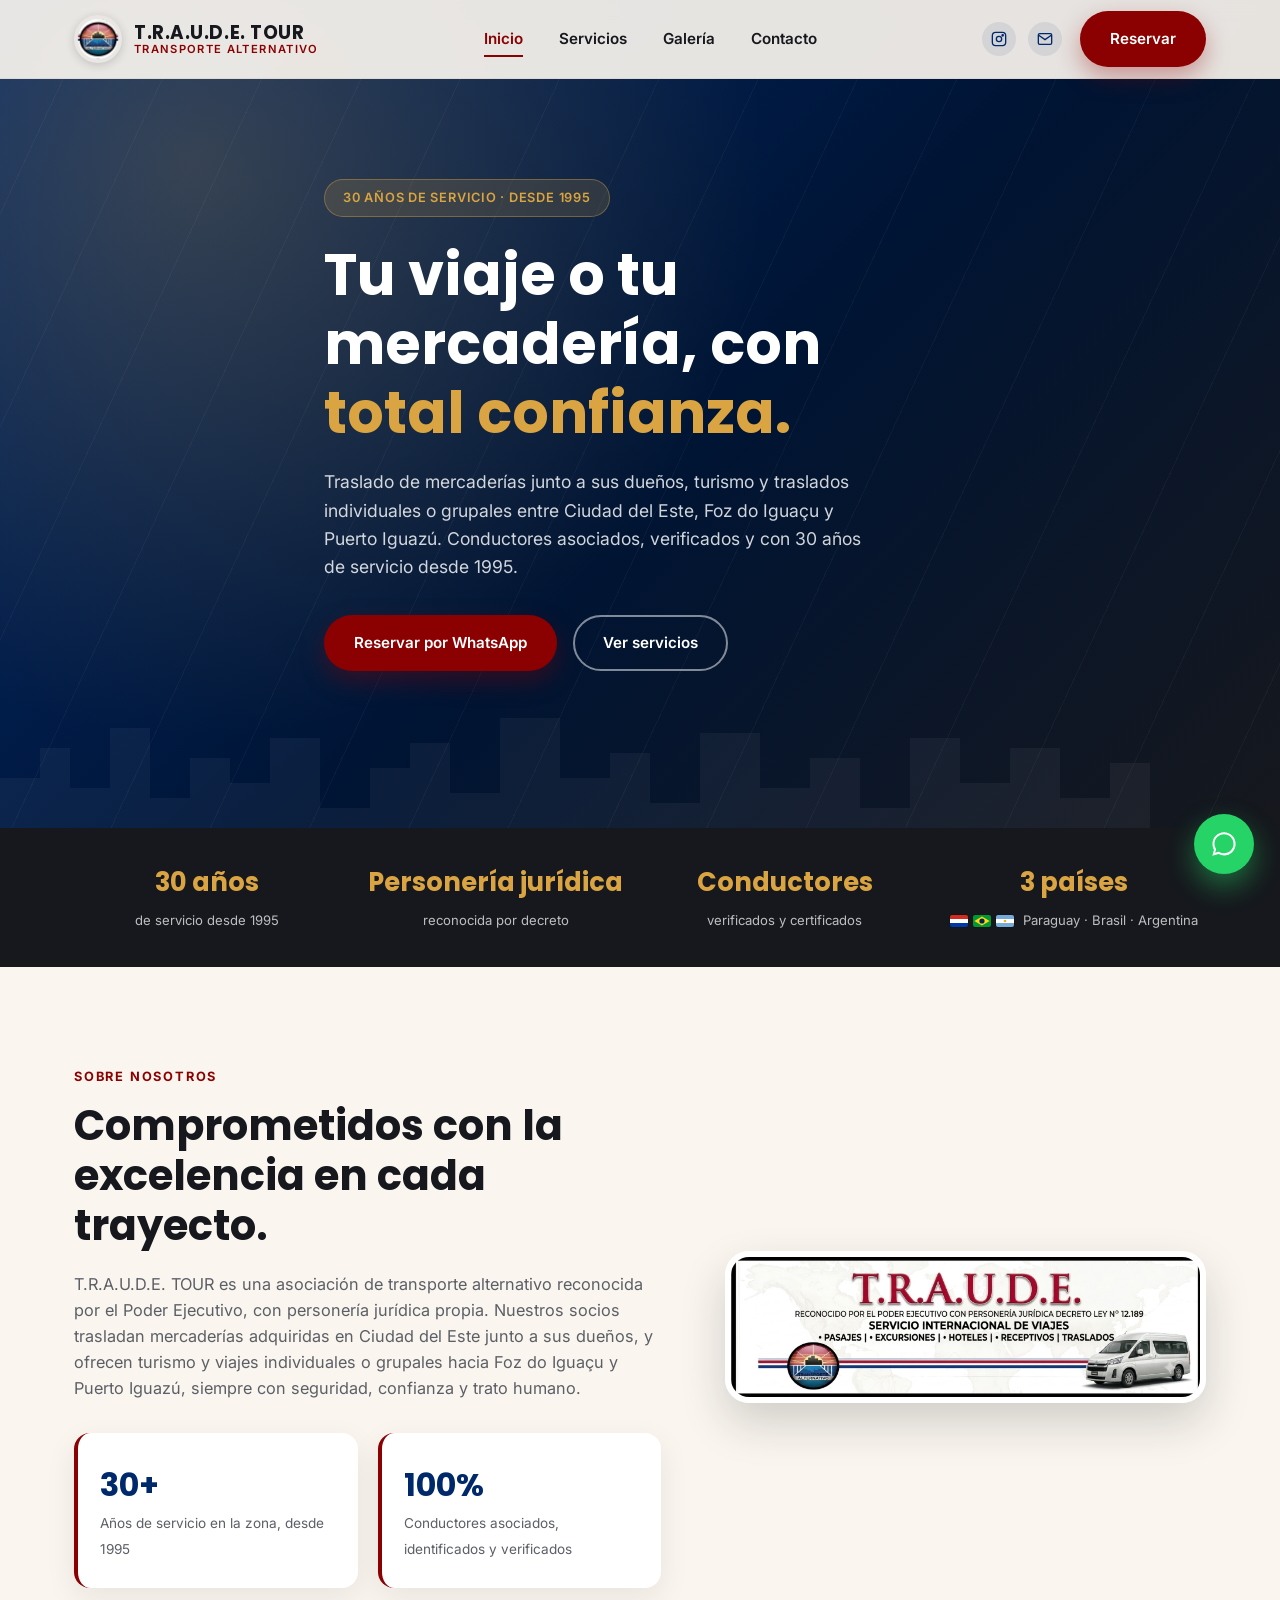
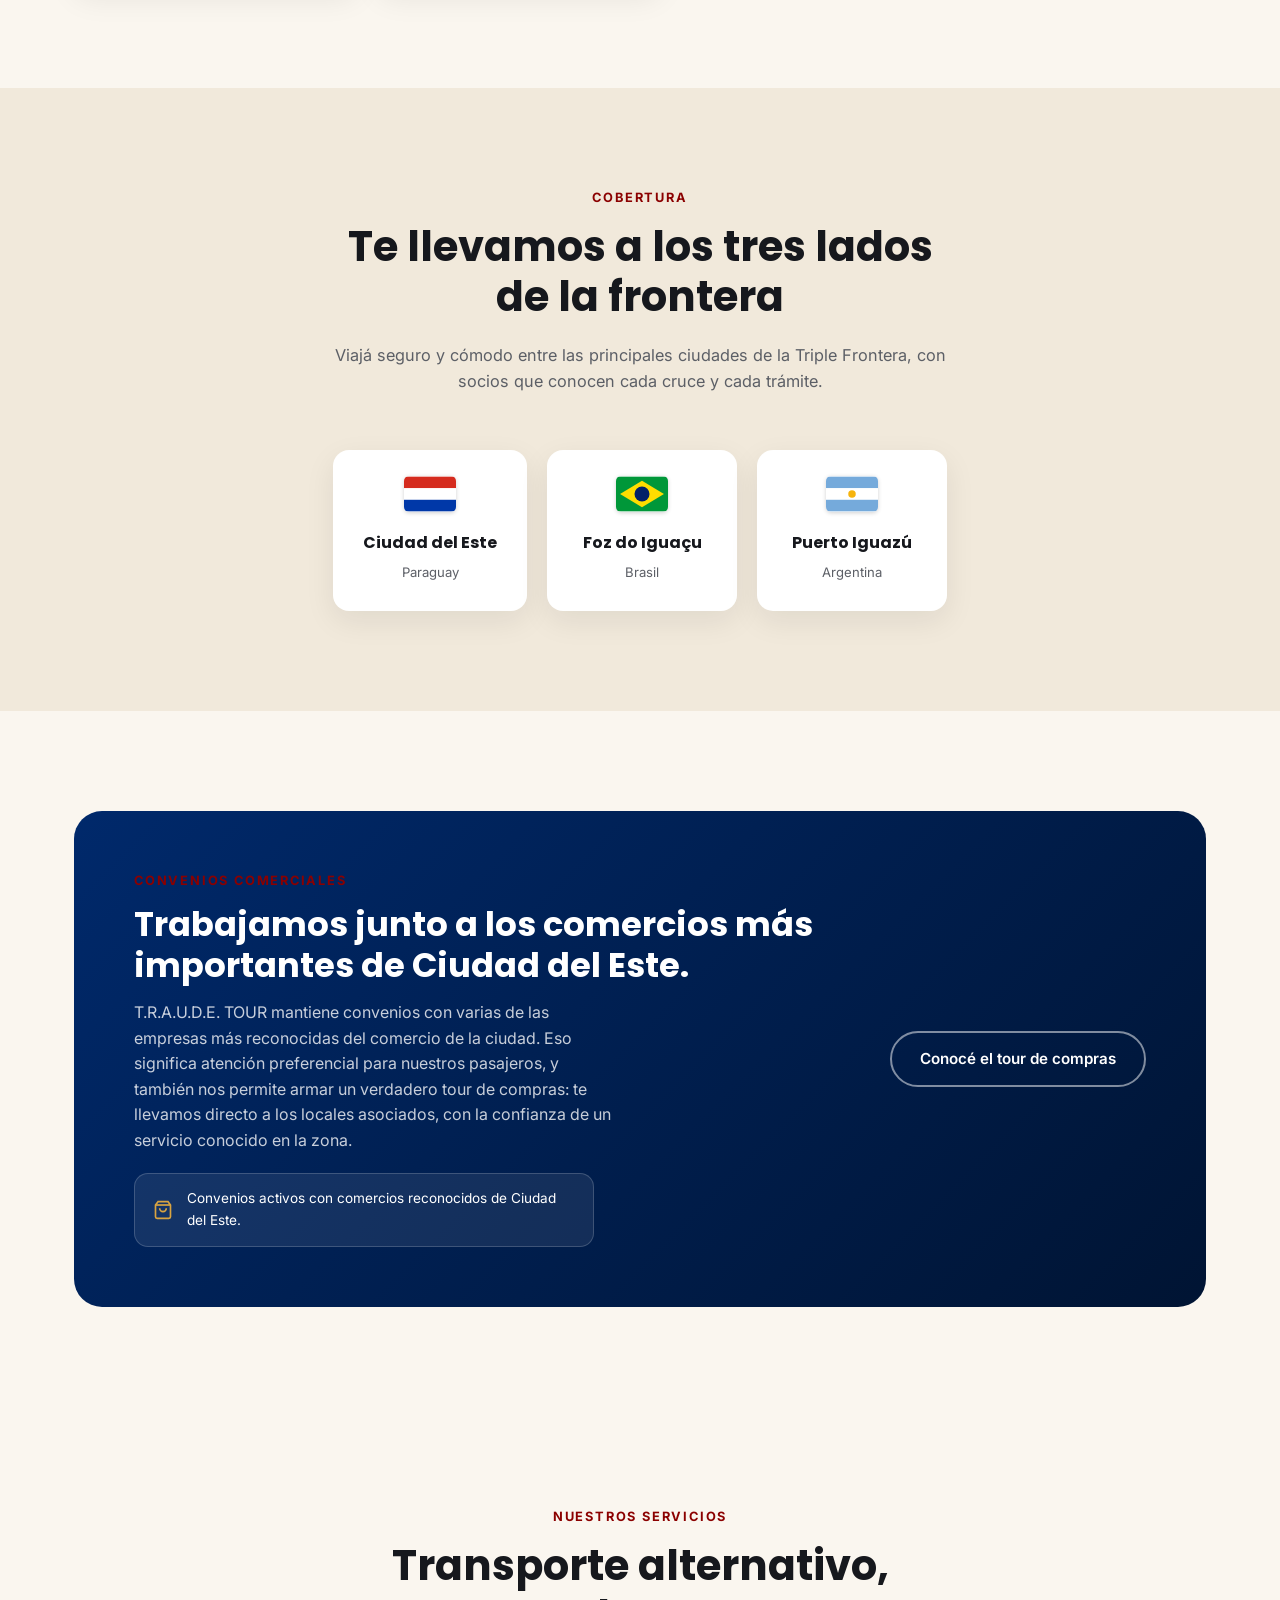
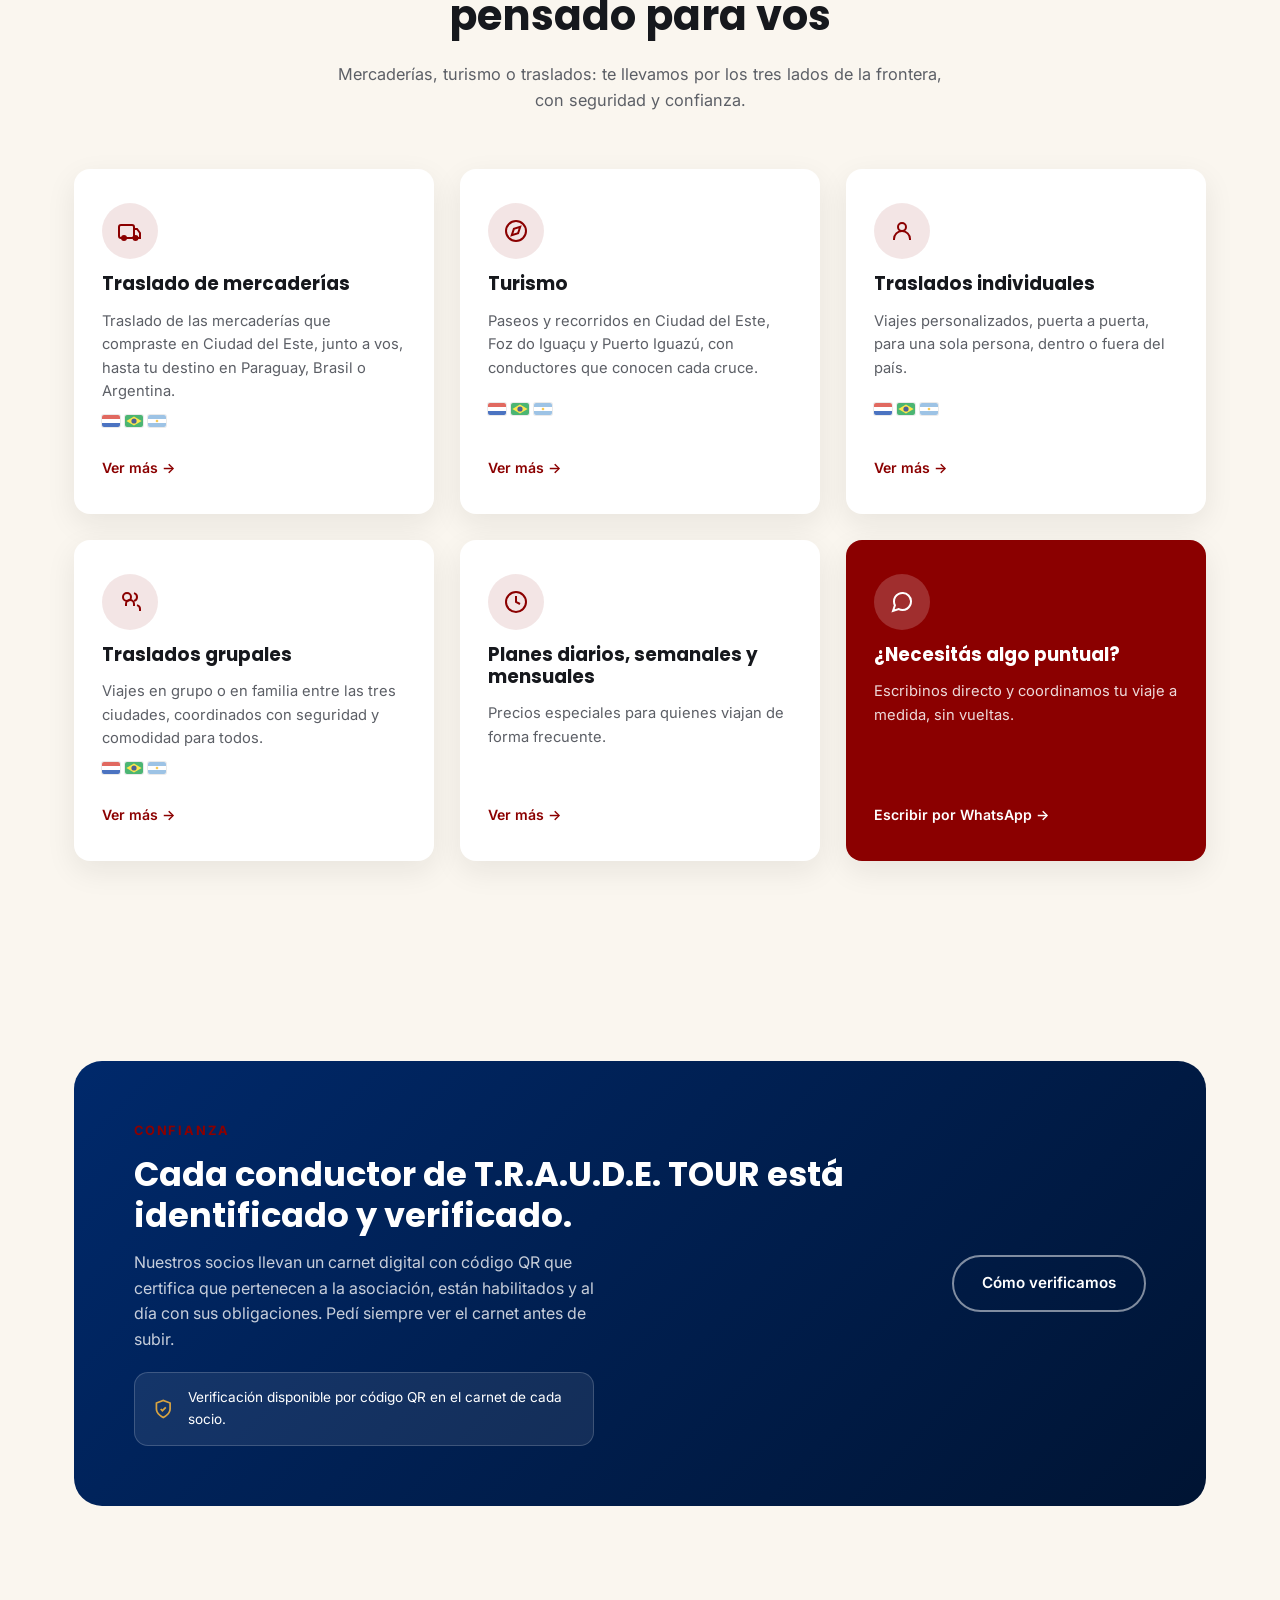
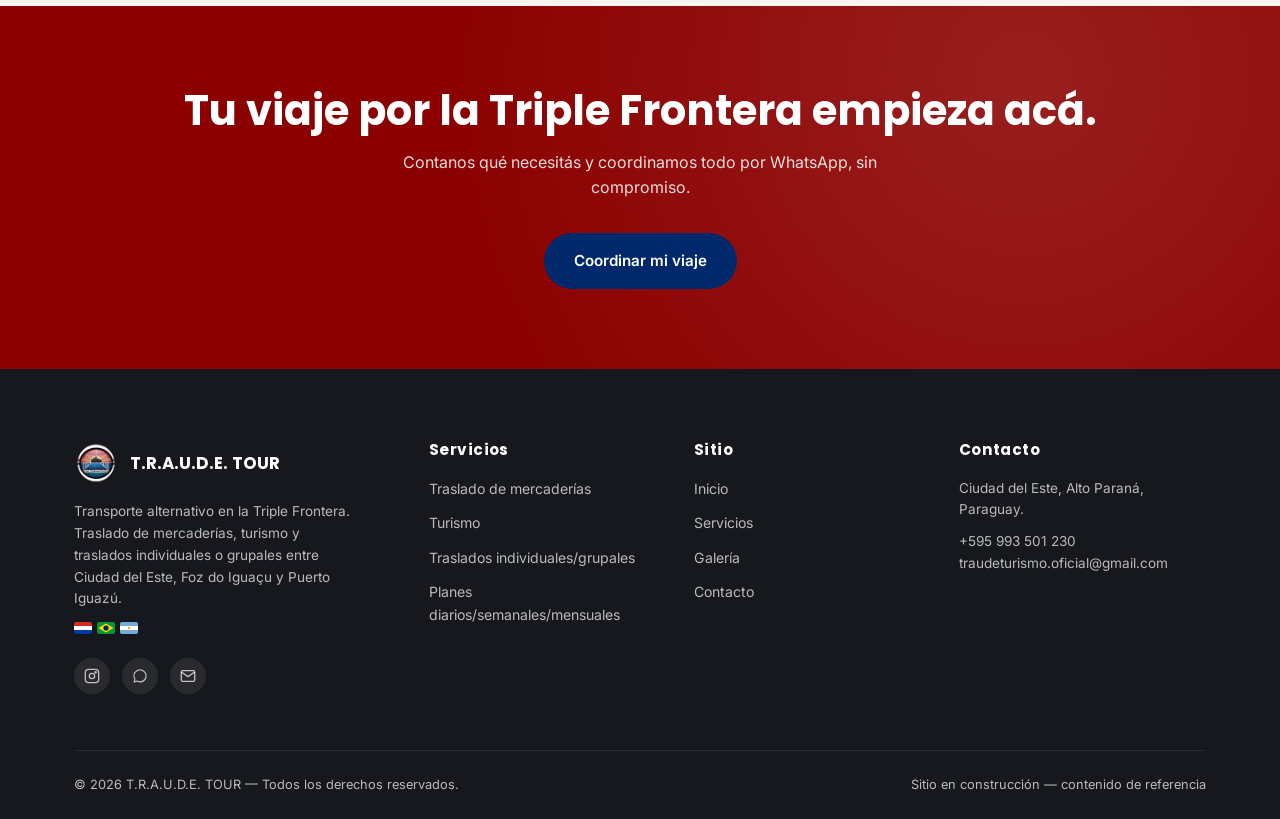
==== commit b96562e2: "Actualizar antiguedad a 30 anos de servicio desde 1995" ====
--- a/index.html
+++ b/index.html
@@ -4,7 +4,7 @@
 <meta charset="UTF-8" />
 <meta name="viewport" content="width=device-width, initial-scale=1.0" />
 <title>T.R.A.U.D.E. TOUR — Transporte Alternativo | Triple Frontera</title>
-<meta name="description" content="T.R.A.U.D.E. TOUR — Transporte alternativo en la Triple Frontera. Traslado de mercaderías, turismo y traslados individuales o grupales entre Ciudad del Este, Foz do Iguaçu y Puerto Iguazú, con conductores verificados y más de 15 años de trayectoria." />
+<meta name="description" content="T.R.A.U.D.E. TOUR — Transporte alternativo en la Triple Frontera. Traslado de mercaderías, turismo y traslados individuales o grupales entre Ciudad del Este, Foz do Iguaçu y Puerto Iguazú, con conductores verificados y 30 años de servicio desde 1995." />
 <meta name="keywords" content="TRAUDE, T.R.A.U.D.E., TRAUDE TOUR, T.R.A.U.D.E. TOUR, viajes Triple Frontera, traslados Ciudad del Este, traslado de mercaderías, servicios de transporte, transporte alternativo, transporte Paraguay Brasil Argentina, turismo Triple Frontera, tour Foz do Iguaçu, tour Puerto Iguazú, tour Cataratas del Iguazú, tour Itaipú, Itaipú Binacional, cruce de frontera, Puente de la Amistad, compras Ciudad del Este, conductores verificados, transporte seguro Ciudad del Este, convenios comerciales Ciudad del Este, tour de compras Ciudad del Este, comercios asociados" />
 <!-- Open Graph: mejora cómo se ve el link al compartirlo (WhatsApp, Facebook, Google) -->
 <meta property="og:type" content="website" />
@@ -42,7 +42,7 @@
     </nav>
 
     <div class="acciones-header">
-      <div class="redes-header oculto-movil" style="display:flex;">
+      <div class="redes-header oculto-movil">
         <!-- TODO: reemplazar por el Instagram real -->
         <a href="https://instagram.com/traude.oficial" target="_blank" rel="noopener" aria-label="Instagram">
           <svg width="16" height="16" viewBox="0 0 24 24" fill="none" stroke="currentColor" stroke-width="2"><rect x="2" y="2" width="20" height="20" rx="5"/><circle cx="12" cy="12" r="4"/><circle cx="17.5" cy="6.5" r="1"/></svg>
@@ -66,9 +66,9 @@
 <!-- ===================== HERO ===================== -->
 <section class="hero">
   <div class="contenedor hero-contenido">
-    <span class="hero-etiqueta">Transporte alternativo en la Triple Frontera</span>
+    <span class="hero-etiqueta">30 años de servicio · Desde 1995</span>
     <h1>Tu viaje o tu mercadería, con <span>total confianza.</span></h1>
-    <p>Traslado de mercaderías junto a sus dueños, turismo y traslados individuales o grupales entre Ciudad del Este, Foz do Iguaçu y Puerto Iguazú. Conductores asociados, verificados y con más de 15 años de trayectoria.</p>
+    <p>Traslado de mercaderías junto a sus dueños, turismo y traslados individuales o grupales entre Ciudad del Este, Foz do Iguaçu y Puerto Iguazú. Conductores asociados, verificados y con 30 años de servicio desde 1995.</p>
     <div class="hero-botones">
       <a href="https://wa.me/595993501230?text=Hola%2C%20quiero%20reservar%20un%20traslado" target="_blank" rel="noopener" class="boton boton-primario">
         Reservar por WhatsApp
@@ -86,8 +86,8 @@
 <div class="franja-confianza">
   <div class="contenedor">
     <div class="franja-item">
-      <strong>+15 años</strong>
-      <span>de trayectoria</span>
+      <strong>30 años</strong>
+      <span>de servicio desde 1995</span>
     </div>
     <div class="franja-item">
       <strong>Personería jurídica</strong>
@@ -119,8 +119,8 @@
 
       <div class="sobre-cifras">
         <div class="cifra-card">
-          <strong>15+</strong>
-          <span>Años de experiencia y trayectoria en la zona</span>
+          <strong>30+</strong>
+          <span>Años de servicio en la zona, desde 1995</span>
         </div>
         <div class="cifra-card">
           <strong>100%</strong>
--- a/css/style.css
+++ b/css/style.css
@@ -72,10 +72,6 @@
   padding: 0 24px;
 }
 
-.oculto-movil {
-  display: none;
-}
-
 /* ---------- Botones ---------- */
 .boton {
   display: inline-flex;
@@ -1122,7 +1118,7 @@
     display: flex;
     flex-direction: column;
     position: absolute;
-    top: 78px;
+    top: 100%;
     left: 0;
     right: 0;
     background: var(--crema);
@@ -1132,6 +1128,80 @@
     border-bottom: 1px solid rgba(22, 24, 29, 0.06);
   }
 
+  /* Encabezado: más compacto y con margen para respirar en pantallas
+     angostas -- antes el ícono de redes sociales quedaba forzado a
+     mostrarse (bug de un style inline) y empujaba todo, incluido el
+     botón de menú, fuera del ancho visible. */
+  .encabezado .contenedor {
+    height: auto;
+    min-height: 66px;
+    padding-top: 10px;
+    padding-bottom: 10px;
+    gap: 10px;
+  }
+
+  .marca {
+    gap: 10px;
+  }
+
+  .marca img {
+    height: 38px;
+    width: 38px;
+  }
+
+  .marca-texto strong {
+    font-size: 0.95rem;
+  }
+
+  .marca-texto span {
+    font-size: 0.58rem;
+    letter-spacing: 0.08em;
+  }
+
+  .acciones-header {
+    gap: 8px;
+  }
+
+  .acciones-header .boton-primario {
+    padding: 9px 16px;
+    font-size: 0.8rem;
+  }
+
+  /* Hero: sin forzar casi toda la altura de pantalla (eso dejaba un
+     salto largo y vacío antes de la franja de confianza) y botones
+     apilados a todo el ancho, más fáciles de tocar. */
+  .hero {
+    min-height: auto;
+    padding-top: 100px;
+    padding-bottom: 60px;
+  }
+
+  .hero-etiqueta {
+    margin-bottom: 18px;
+    font-size: 0.72rem;
+    padding: 7px 14px;
+  }
+
+  .hero h1 {
+    margin-bottom: 16px;
+  }
+
+  .hero p {
+    margin-bottom: 28px;
+  }
+
+  .hero-botones {
+    flex-direction: column;
+    align-items: stretch;
+    gap: 12px;
+    margin-bottom: 0;
+  }
+
+  .hero-botones .boton {
+    justify-content: center;
+    width: 100%;
+  }
+
   .franja-confianza .contenedor {
     grid-template-columns: repeat(2, 1fr);
     gap: 28px;
